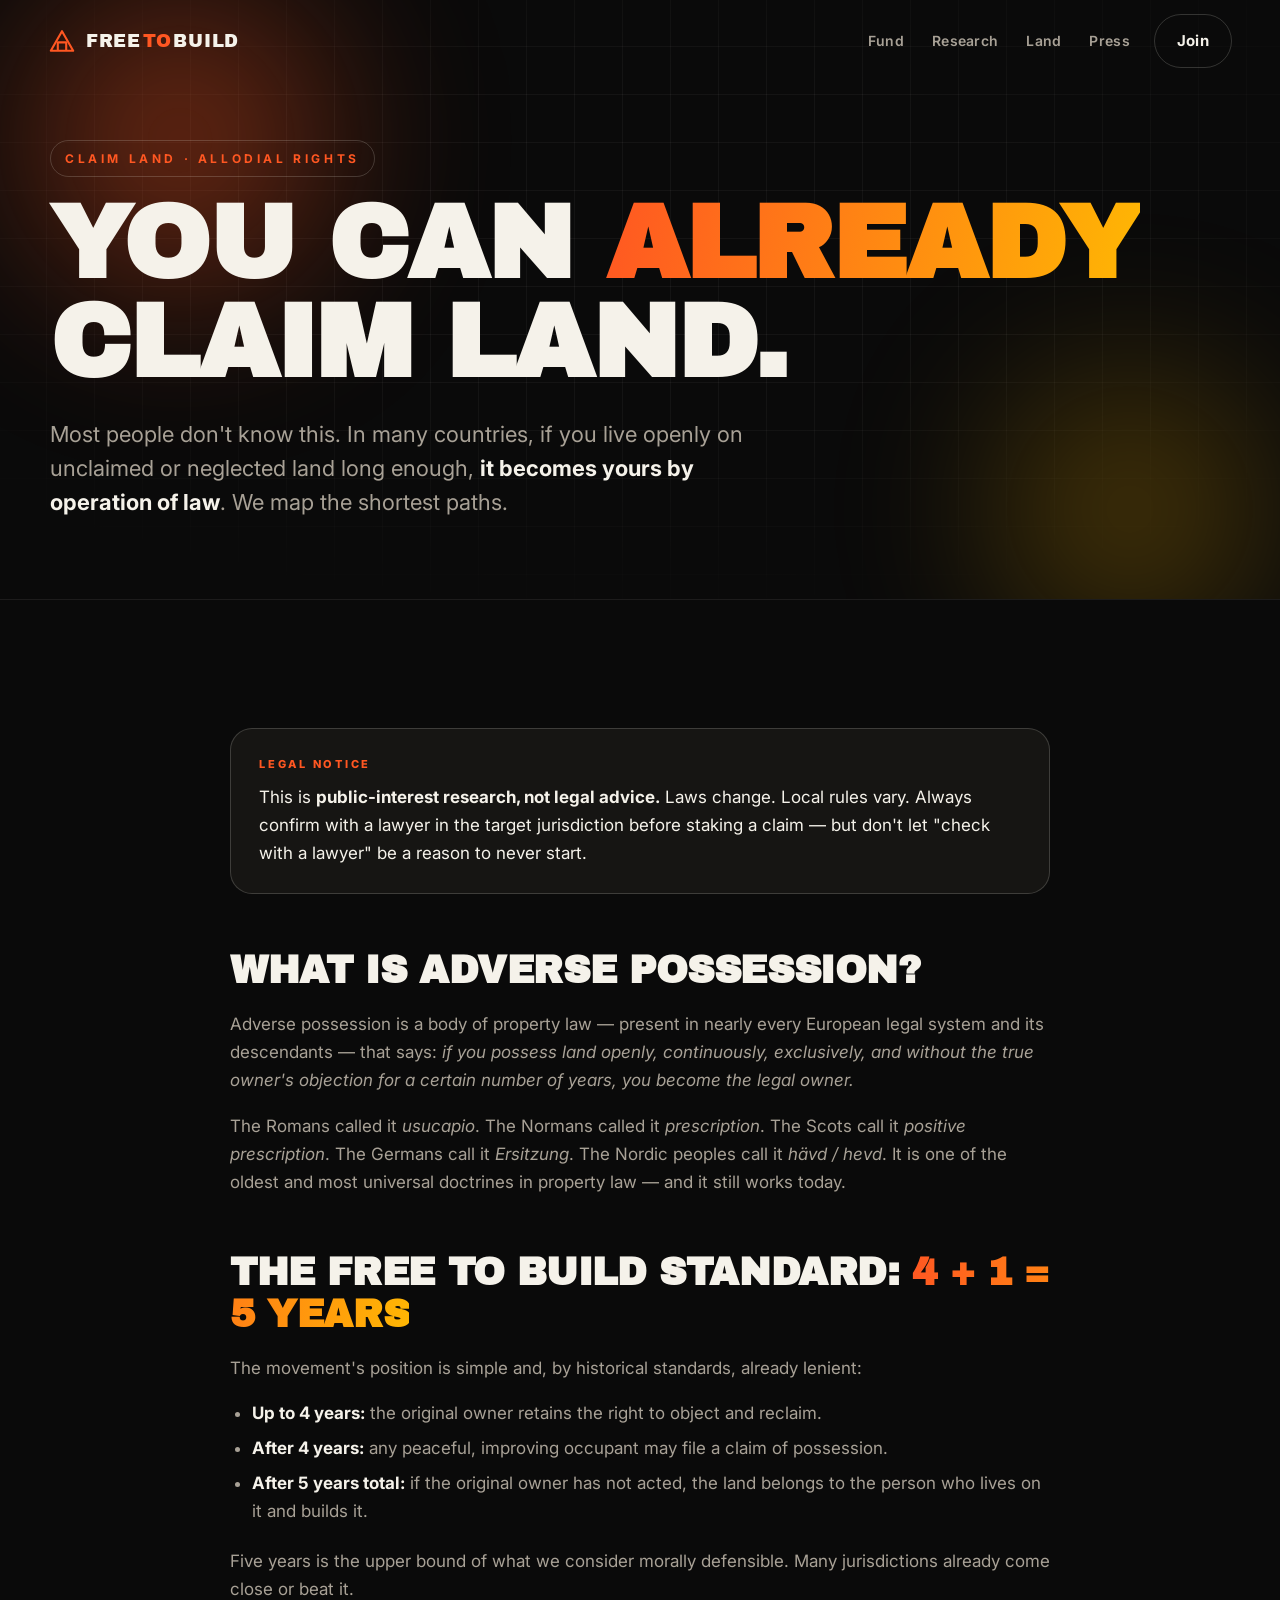
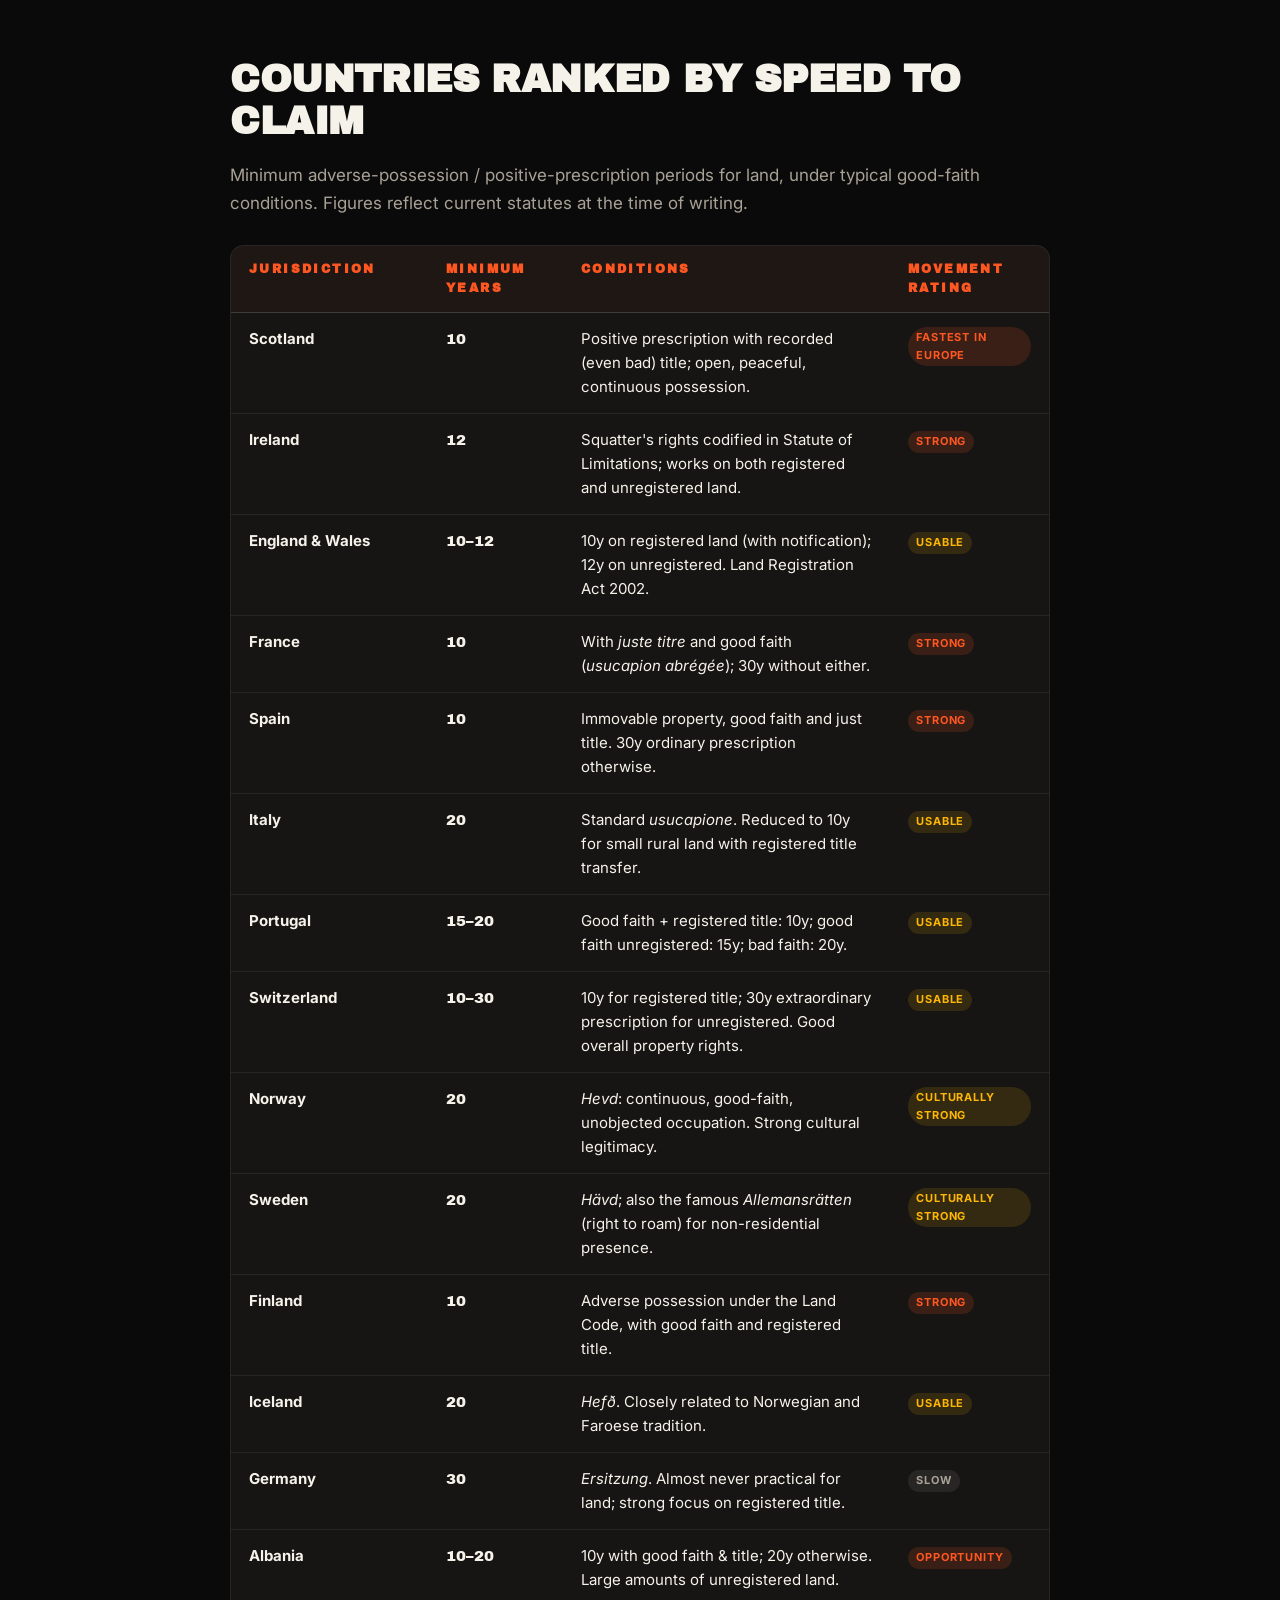
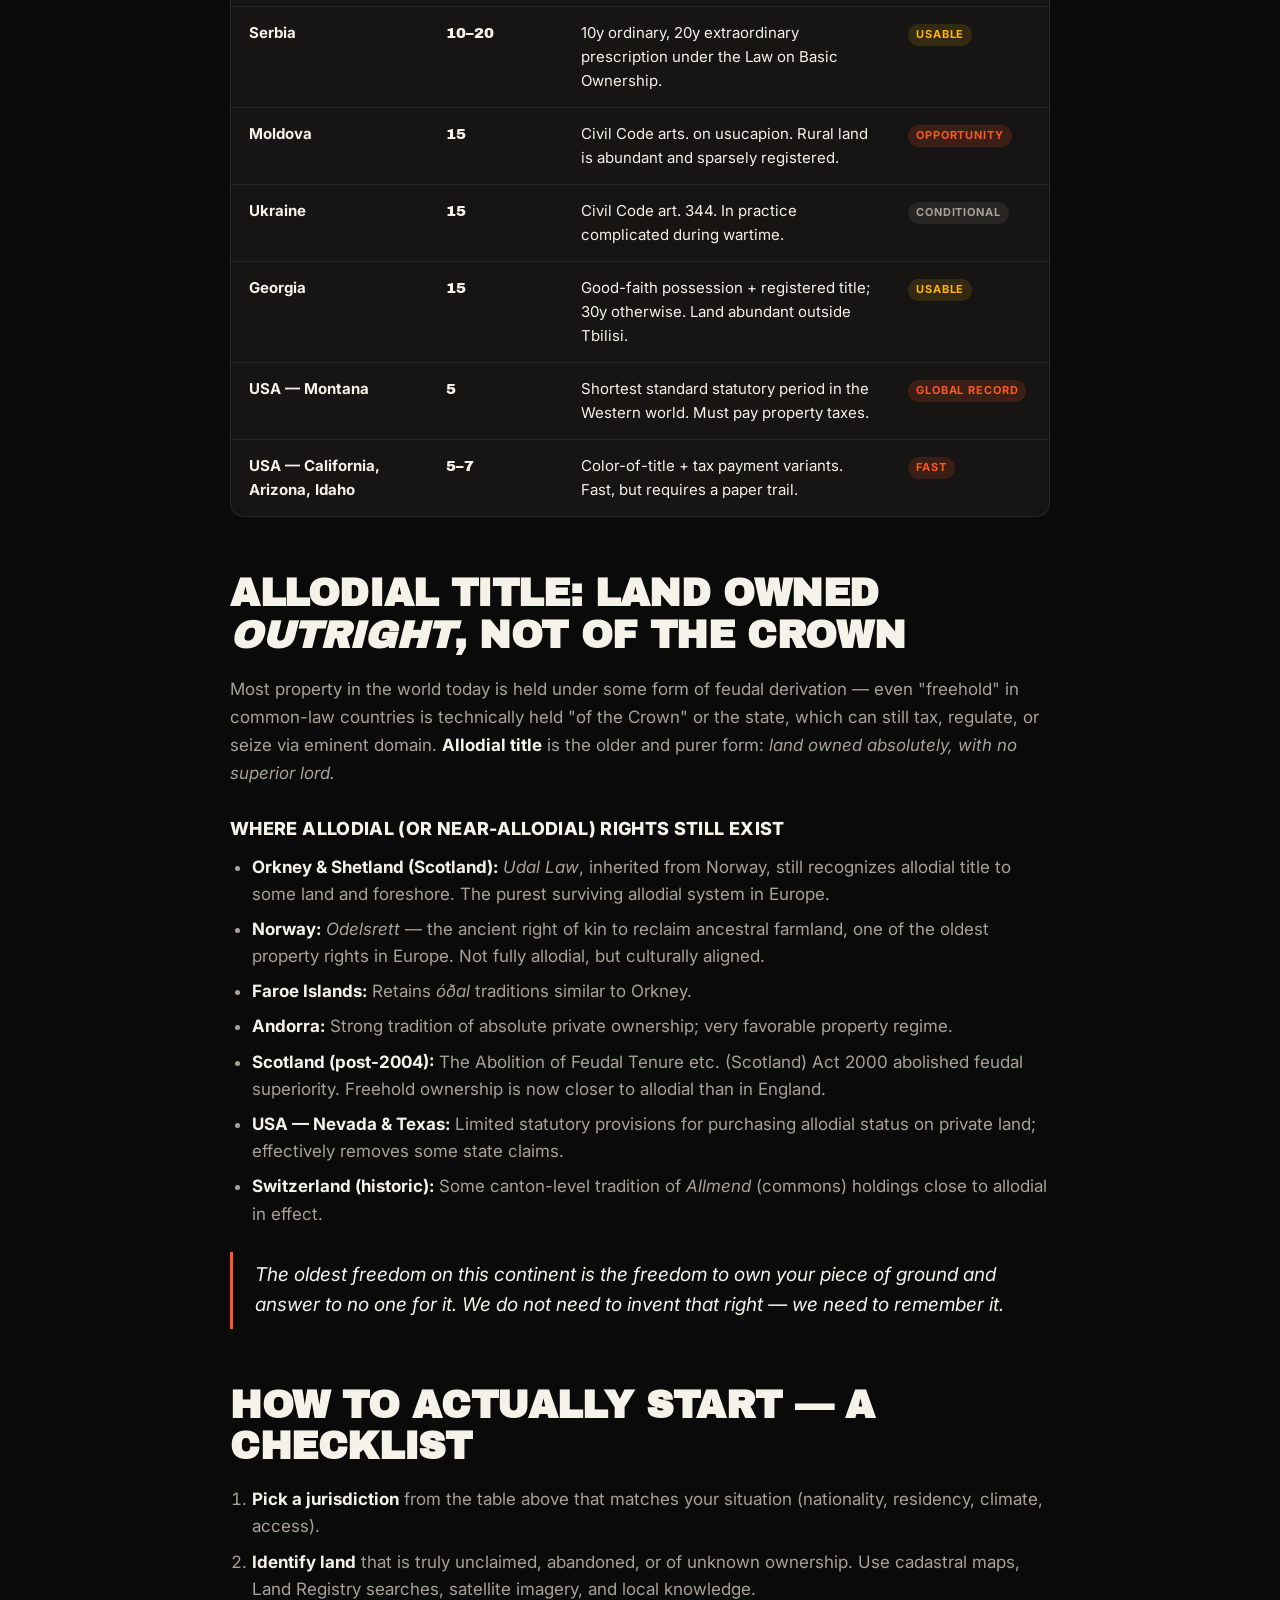
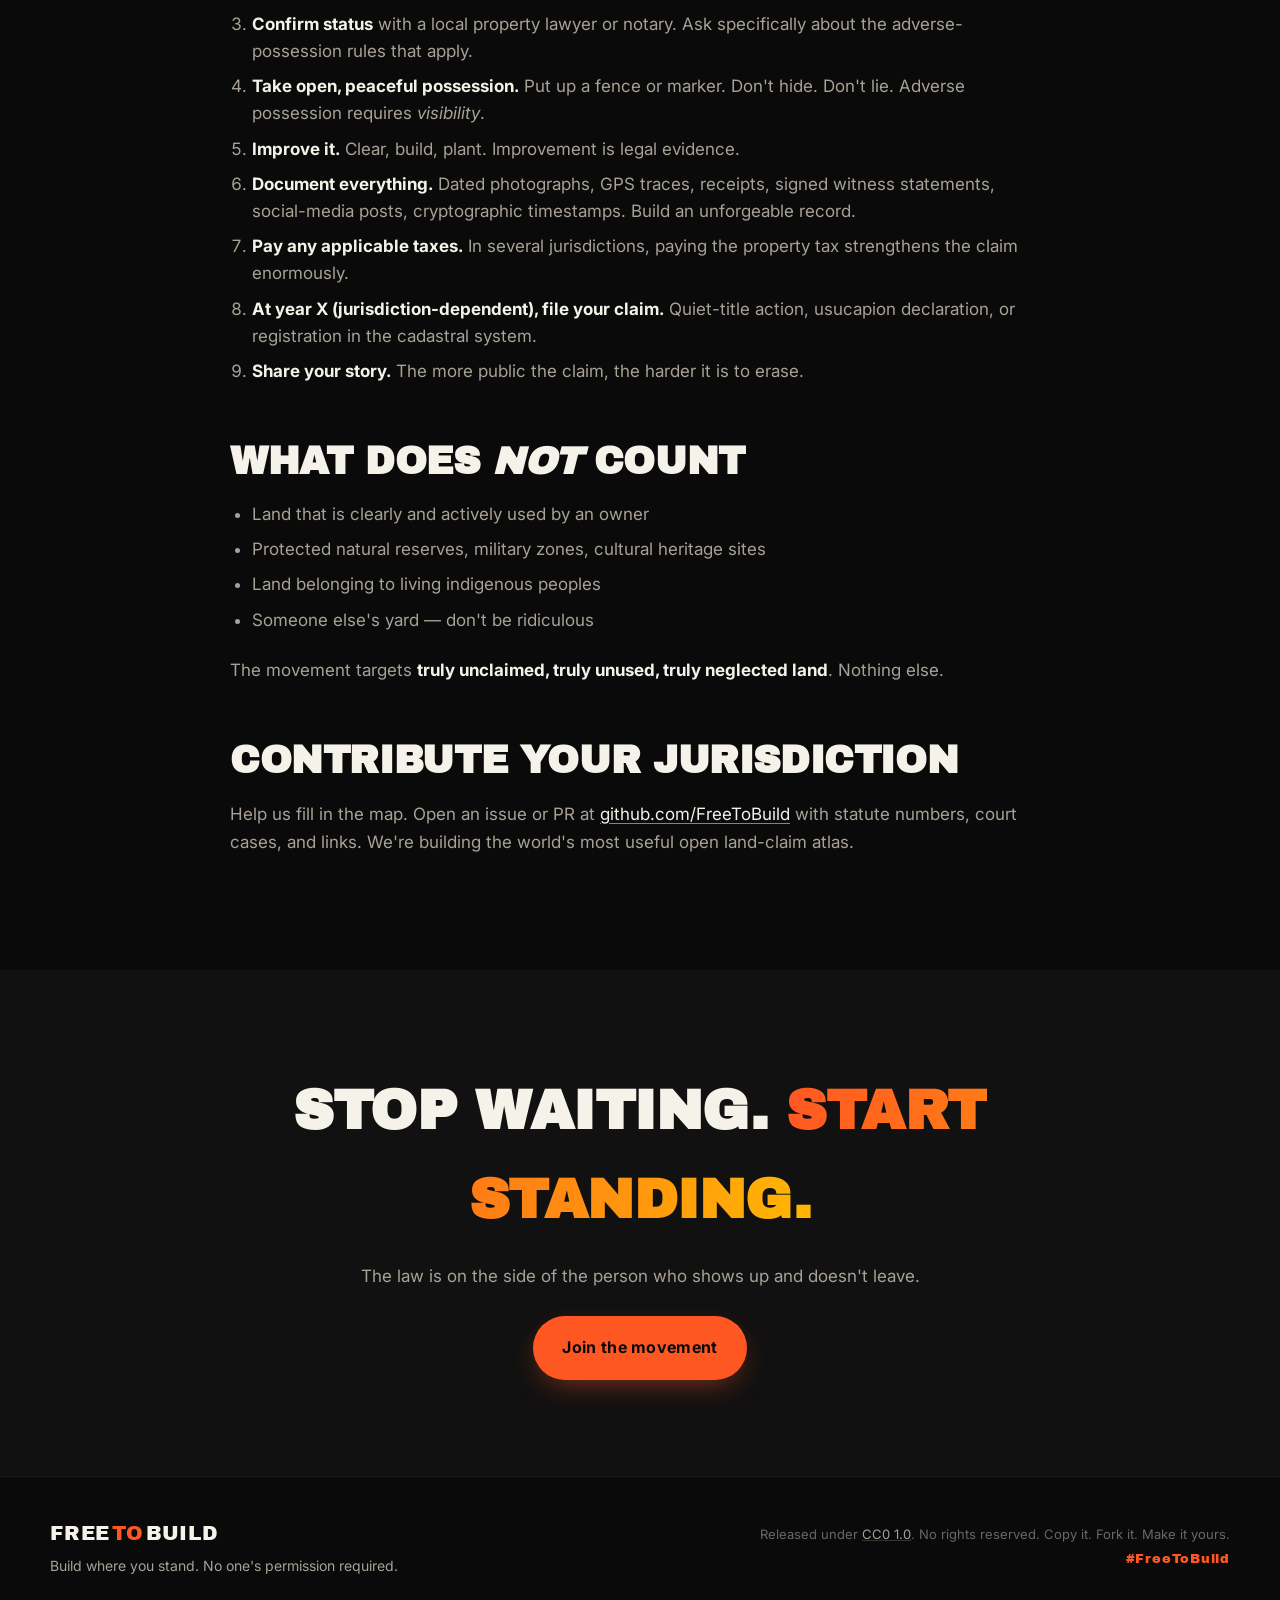
==== claim.html @ e6aec621 "Add claim.html page detailing adverse possession and allodial rights" ====
<!DOCTYPE html>
<html lang="en">
<head>
<meta charset="UTF-8" />
<meta name="viewport" content="width=device-width, initial-scale=1.0, viewport-fit=cover" />
<meta name="theme-color" content="#0a0a0a" />
<title>Claim Land Today — Free to Build</title>
<meta name="description" content="How to legally claim land today: adverse possession, allodial rights, and homesteading — ranked by country and speed." />
<meta property="og:title" content="Claim Land Today — Free to Build" />
<meta property="og:description" content="Adverse possession and allodial rights: where, how, and how fast you can legally claim land — today." />
<meta property="og:type" content="website" />
<meta property="og:url" content="https://freetobuild.github.io/land.html" />
<meta property="og:image" content="https://freetobuild.github.io/og.svg" />
<meta name="twitter:card" content="summary_large_image" />
<link rel="icon" type="image/svg+xml" href="favicon.svg" />
<link rel="preconnect" href="https://fonts.googleapis.com" />
<link rel="preconnect" href="https://fonts.gstatic.com" crossorigin />
<link href="https://fonts.googleapis.com/css2?family=Archivo+Black&family=Inter:wght@400;500;600;700;900&display=swap" rel="stylesheet" />
<link rel="stylesheet" href="styles.css" />
</head>
<body class="subpage">

<header class="nav" id="nav">
  <a href="index.html" class="brand" aria-label="Free to Build home">
    <span class="brand-mark" aria-hidden="true">
      <svg viewBox="0 0 40 40" width="28" height="28"><path d="M4 34 L20 6 L36 34 Z" fill="none" stroke="currentColor" stroke-width="3" stroke-linejoin="round"/><path d="M14 34 V22 H26 V34" fill="none" stroke="currentColor" stroke-width="3" stroke-linejoin="round"/></svg>
    </span>
    <span class="brand-text">FREE<span class="brand-to">TO</span>BUILD</span>
  </a>
  <nav class="nav-links" aria-label="Primary">
    <a href="fund.html">Fund</a>
    <a href="research.html">Research</a>
    <a href="land.html">Land</a>
    <a href="press.html">Press</a>
  </nav>
  <a class="btn btn-ghost nav-cta" href="index.html#act">Join</a>
</header>

<main id="top">

  <section class="page-hero">
    <div class="hero-bg" aria-hidden="true">
      <div class="grid-overlay"></div>
      <div class="glow glow-a"></div>
      <div class="glow glow-b"></div>
    </div>
    <div class="page-hero-inner">
      <span class="page-eyebrow">Claim Land · Allodial Rights</span>
      <h1 class="page-title">You can <span class="accent">already</span> claim land.</h1>
      <p class="page-sub">
        Most people don't know this. In many countries, if you live openly on unclaimed or neglected land long enough, <strong>it becomes yours by operation of law</strong>. We map the shortest paths.
      </p>
    </div>
  </section>

  <section class="section">
    <div class="prose">

      <div class="callout">
        <p class="kicker">Legal notice</p>
        <p>This is <strong>public-interest research, not legal advice.</strong> Laws change. Local rules vary. Always confirm with a lawyer in the target jurisdiction before staking a claim — but don't let "check with a lawyer" be a reason to never start.</p>
      </div>

      <h3>What is adverse possession?</h3>
      <p>Adverse possession is a body of property law — present in nearly every European legal system and its descendants — that says: <em>if you possess land openly, continuously, exclusively, and without the true owner's objection for a certain number of years, you become the legal owner.</em></p>
      <p>The Romans called it <em>usucapio</em>. The Normans called it <em>prescription</em>. The Scots call it <em>positive prescription</em>. The Germans call it <em>Ersitzung</em>. The Nordic peoples call it <em>hävd / hevd</em>. It is one of the oldest and most universal doctrines in property law — and it still works today.</p>

      <h3>The Free to Build standard: <span class="accent">4 + 1 = 5 years</span></h3>
      <p>The movement's position is simple and, by historical standards, already lenient:</p>
      <ul>
        <li><strong>Up to 4 years:</strong> the original owner retains the right to object and reclaim.</li>
        <li><strong>After 4 years:</strong> any peaceful, improving occupant may file a claim of possession.</li>
        <li><strong>After 5 years total:</strong> if the original owner has not acted, the land belongs to the person who lives on it and builds it.</li>
      </ul>
      <p>Five years is the upper bound of what we consider morally defensible. Many jurisdictions already come close or beat it.</p>

      <h3>Countries ranked by speed to claim</h3>
      <p>Minimum adverse-possession / positive-prescription periods for land, under typical good-faith conditions. Figures reflect current statutes at the time of writing.</p>

      <div class="data-table-wrap">
        <table class="data-table">
          <thead>
            <tr>
              <th>Jurisdiction</th>
              <th>Minimum years</th>
              <th>Conditions</th>
              <th>Movement rating</th>
            </tr>
          </thead>
          <tbody>
            <tr>
              <td><strong>Scotland</strong></td>
              <td class="num">10</td>
              <td>Positive prescription with recorded (even bad) title; open, peaceful, continuous possession.</td>
              <td><span class="tag hot">Fastest in Europe</span></td>
            </tr>
            <tr>
              <td><strong>Ireland</strong></td>
              <td class="num">12</td>
              <td>Squatter's rights codified in Statute of Limitations; works on both registered and unregistered land.</td>
              <td><span class="tag hot">Strong</span></td>
            </tr>
            <tr>
              <td><strong>England &amp; Wales</strong></td>
              <td class="num">10&ndash;12</td>
              <td>10y on registered land (with notification); 12y on unregistered. Land Registration Act 2002.</td>
              <td><span class="tag warm">Usable</span></td>
            </tr>
            <tr>
              <td><strong>France</strong></td>
              <td class="num">10</td>
              <td>With <em>juste titre</em> and good faith (<em>usucapion abrégée</em>); 30y without either.</td>
              <td><span class="tag hot">Strong</span></td>
            </tr>
            <tr>
              <td><strong>Spain</strong></td>
              <td class="num">10</td>
              <td>Immovable property, good faith and just title. 30y ordinary prescription otherwise.</td>
              <td><span class="tag hot">Strong</span></td>
            </tr>
            <tr>
              <td><strong>Italy</strong></td>
              <td class="num">20</td>
              <td>Standard <em>usucapione</em>. Reduced to 10y for small rural land with registered title transfer.</td>
              <td><span class="tag warm">Usable</span></td>
            </tr>
            <tr>
              <td><strong>Portugal</strong></td>
              <td class="num">15&ndash;20</td>
              <td>Good faith + registered title: 10y; good faith unregistered: 15y; bad faith: 20y.</td>
              <td><span class="tag warm">Usable</span></td>
            </tr>
            <tr>
              <td><strong>Switzerland</strong></td>
              <td class="num">10&ndash;30</td>
              <td>10y for registered title; 30y extraordinary prescription for unregistered. Good overall property rights.</td>
              <td><span class="tag warm">Usable</span></td>
            </tr>
            <tr>
              <td><strong>Norway</strong></td>
              <td class="num">20</td>
              <td><em>Hevd</em>: continuous, good-faith, unobjected occupation. Strong cultural legitimacy.</td>
              <td><span class="tag warm">Culturally strong</span></td>
            </tr>
            <tr>
              <td><strong>Sweden</strong></td>
              <td class="num">20</td>
              <td><em>Hävd</em>; also the famous <em>Allemansrätten</em> (right to roam) for non-residential presence.</td>
              <td><span class="tag warm">Culturally strong</span></td>
            </tr>
            <tr>
              <td><strong>Finland</strong></td>
              <td class="num">10</td>
              <td>Adverse possession under the Land Code, with good faith and registered title.</td>
              <td><span class="tag hot">Strong</span></td>
            </tr>
            <tr>
              <td><strong>Iceland</strong></td>
              <td class="num">20</td>
              <td><em>Hefð</em>. Closely related to Norwegian and Faroese tradition.</td>
              <td><span class="tag warm">Usable</span></td>
            </tr>
            <tr>
              <td><strong>Germany</strong></td>
              <td class="num">30</td>
              <td><em>Ersitzung</em>. Almost never practical for land; strong focus on registered title.</td>
              <td><span class="tag cool">Slow</span></td>
            </tr>
            <tr>
              <td><strong>Albania</strong></td>
              <td class="num">10&ndash;20</td>
              <td>10y with good faith &amp; title; 20y otherwise. Large amounts of unregistered land.</td>
              <td><span class="tag hot">Opportunity</span></td>
            </tr>
            <tr>
              <td><strong>Serbia</strong></td>
              <td class="num">10&ndash;20</td>
              <td>10y ordinary, 20y extraordinary prescription under the Law on Basic Ownership.</td>
              <td><span class="tag warm">Usable</span></td>
            </tr>
            <tr>
              <td><strong>Moldova</strong></td>
              <td class="num">15</td>
              <td>Civil Code arts. on usucapion. Rural land is abundant and sparsely registered.</td>
              <td><span class="tag hot">Opportunity</span></td>
            </tr>
            <tr>
              <td><strong>Ukraine</strong></td>
              <td class="num">15</td>
              <td>Civil Code art. 344. In practice complicated during wartime.</td>
              <td><span class="tag cool">Conditional</span></td>
            </tr>
            <tr>
              <td><strong>Georgia</strong></td>
              <td class="num">15</td>
              <td>Good-faith possession + registered title; 30y otherwise. Land abundant outside Tbilisi.</td>
              <td><span class="tag warm">Usable</span></td>
            </tr>
            <tr>
              <td><strong>USA — Montana</strong></td>
              <td class="num">5</td>
              <td>Shortest standard statutory period in the Western world. Must pay property taxes.</td>
              <td><span class="tag hot">Global record</span></td>
            </tr>
            <tr>
              <td><strong>USA — California, Arizona, Idaho</strong></td>
              <td class="num">5&ndash;7</td>
              <td>Color-of-title + tax payment variants. Fast, but requires a paper trail.</td>
              <td><span class="tag hot">Fast</span></td>
            </tr>
          </tbody>
        </table>
      </div>

      <h3>Allodial title: land owned <em>outright</em>, not of the Crown</h3>
      <p>Most property in the world today is held under some form of feudal derivation — even "freehold" in common-law countries is technically held "of the Crown" or the state, which can still tax, regulate, or seize via eminent domain. <strong>Allodial title</strong> is the older and purer form: <em>land owned absolutely, with no superior lord.</em></p>

      <h4>Where allodial (or near-allodial) rights still exist</h4>
      <ul>
        <li><strong>Orkney &amp; Shetland (Scotland):</strong> <em>Udal Law</em>, inherited from Norway, still recognizes allodial title to some land and foreshore. The purest surviving allodial system in Europe.</li>
        <li><strong>Norway:</strong> <em>Odelsrett</em> — the ancient right of kin to reclaim ancestral farmland, one of the oldest property rights in Europe. Not fully allodial, but culturally aligned.</li>
        <li><strong>Faroe Islands:</strong> Retains <em>óðal</em> traditions similar to Orkney.</li>
        <li><strong>Andorra:</strong> Strong tradition of absolute private ownership; very favorable property regime.</li>
        <li><strong>Scotland (post-2004):</strong> The Abolition of Feudal Tenure etc. (Scotland) Act 2000 abolished feudal superiority. Freehold ownership is now closer to allodial than in England.</li>
        <li><strong>USA — Nevada &amp; Texas:</strong> Limited statutory provisions for purchasing allodial status on private land; effectively removes some state claims.</li>
        <li><strong>Switzerland (historic):</strong> Some canton-level tradition of <em>Allmend</em> (commons) holdings close to allodial in effect.</li>
      </ul>

      <blockquote>The oldest freedom on this continent is the freedom to own your piece of ground and answer to no one for it. We do not need to invent that right — we need to remember it.</blockquote>

      <h3>How to actually start — a checklist</h3>
      <ol>
        <li><strong>Pick a jurisdiction</strong> from the table above that matches your situation (nationality, residency, climate, access).</li>
        <li><strong>Identify land</strong> that is truly unclaimed, abandoned, or of unknown ownership. Use cadastral maps, Land Registry searches, satellite imagery, and local knowledge.</li>
        <li><strong>Confirm status</strong> with a local property lawyer or notary. Ask specifically about the adverse-possession rules that apply.</li>
        <li><strong>Take open, peaceful possession.</strong> Put up a fence or marker. Don't hide. Don't lie. Adverse possession requires <em>visibility</em>.</li>
        <li><strong>Improve it.</strong> Clear, build, plant. Improvement is legal evidence.</li>
        <li><strong>Document everything.</strong> Dated photographs, GPS traces, receipts, signed witness statements, social-media posts, cryptographic timestamps. Build an unforgeable record.</li>
        <li><strong>Pay any applicable taxes.</strong> In several jurisdictions, paying the property tax strengthens the claim enormously.</li>
        <li><strong>At year X (jurisdiction-dependent), file your claim.</strong> Quiet-title action, usucapion declaration, or registration in the cadastral system.</li>
        <li><strong>Share your story.</strong> The more public the claim, the harder it is to erase.</li>
      </ol>

      <h3>What does <em>not</em> count</h3>
      <ul>
        <li>Land that is clearly and actively used by an owner</li>
        <li>Protected natural reserves, military zones, cultural heritage sites</li>
        <li>Land belonging to living indigenous peoples</li>
        <li>Someone else's yard — don't be ridiculous</li>
      </ul>
      <p>The movement targets <strong>truly unclaimed, truly unused, truly neglected land</strong>. Nothing else.</p>

      <h3>Contribute your jurisdiction</h3>
      <p>Help us fill in the map. Open an issue or PR at <a href="https://github.com/FreeToBuild" target="_blank" rel="noopener">github.com/FreeToBuild</a> with statute numbers, court cases, and links. We're building the world's most useful open land-claim atlas.</p>

    </div>
  </section>

  <section class="section-cta section-dark">
    <div class="container narrow">
      <h2>Stop waiting. <span class="accent">Start standing.</span></h2>
      <p>The law is on the side of the person who shows up and doesn't leave.</p>
      <a class="btn btn-primary btn-lg" href="index.html#act">Join the movement</a>
    </div>
  </section>

</main>

<footer class="footer">
  <div class="container footer-inner">
    <div class="footer-brand">
      <span class="brand-text">FREE<span class="brand-to">TO</span>BUILD</span>
      <p>Build where you stand. No one's permission required.</p>
    </div>
    <div class="footer-meta">
      <p>Released under <a href="https://creativecommons.org/publicdomain/zero/1.0/" target="_blank" rel="noopener">CC0 1.0</a>. No rights reserved. Copy it. Fork it. Make it yours.</p>
      <p class="hash">#FreeToBuild</p>
    </div>
  </div>
</footer>

<script src="script.js" defer></script>
</body>
</html>
---- styles.css ----
/* =========================================================
   FREE TO BUILD — Stylesheet
   Dark, bold, emotional. Mobile-first.
   ========================================================= */

:root {
  --bg: #0a0a0a;
  --bg-2: #111111;
  --bg-3: #161513;
  --fg: #f5f2ea;
  --fg-dim: #a8a196;
  --muted: #6b6760;
  --line: rgba(245, 242, 234, 0.08);
  --line-strong: rgba(245, 242, 234, 0.18);

  --accent: #ff5722;       /* ember orange */
  --accent-2: #ffb703;     /* torch yellow */
  --accent-3: #ff3b2f;     /* signal red   */

  --radius: 14px;
  --radius-lg: 22px;

  --max: 1180px;
  --pad: clamp(20px, 5vw, 48px);

  --font-display: 'Archivo Black', 'Impact', 'Arial Black', system-ui, sans-serif;
  --font-body: 'Inter', system-ui, -apple-system, 'Segoe UI', Roboto, sans-serif;

  --ease: cubic-bezier(0.2, 0.8, 0.2, 1);
}

* { box-sizing: border-box; }
html { scroll-behavior: smooth; -webkit-text-size-adjust: 100%; }
body {
  margin: 0;
  background: var(--bg);
  color: var(--fg);
  font-family: var(--font-body);
  font-size: 17px;
  line-height: 1.6;
  -webkit-font-smoothing: antialiased;
  -moz-osx-font-smoothing: grayscale;
  overflow-x: hidden;
}

img, svg { max-width: 100%; display: block; }
a { color: inherit; text-decoration: none; }
button { font: inherit; }

::selection { background: var(--accent); color: #000; }

/* ============ NAV ============ */
.nav {
  position: fixed;
  top: 0; left: 0; right: 0;
  z-index: 50;
  display: flex;
  align-items: center;
  gap: 24px;
  padding: 14px var(--pad);
  background: rgba(10, 10, 10, 0);
  border-bottom: 1px solid transparent;
  transition: background .3s var(--ease), border-color .3s var(--ease), backdrop-filter .3s var(--ease);
}
.nav.scrolled {
  background: rgba(10, 10, 10, 0.78);
  -webkit-backdrop-filter: saturate(140%) blur(14px);
  backdrop-filter: saturate(140%) blur(14px);
  border-bottom-color: var(--line);
}

.brand {
  display: inline-flex;
  align-items: center;
  gap: 10px;
  color: var(--fg);
  font-family: var(--font-display);
  letter-spacing: 0.02em;
}
.brand-mark { color: var(--accent); display: inline-flex; }
.brand-text { font-size: 18px; letter-spacing: 0.04em; }
.brand-to { color: var(--accent); margin: 0 2px; }

.nav-links {
  margin-left: auto;
  display: none;
  gap: 28px;
}
.nav-links a {
  color: var(--fg-dim);
  font-weight: 600;
  font-size: 14px;
  letter-spacing: 0.02em;
  transition: color .2s var(--ease);
}
.nav-links a:hover { color: var(--fg); }

.nav-cta { margin-left: auto; }

@media (min-width: 780px) {
  .nav-links { display: inline-flex; }
  .nav-cta { margin-left: 0; }
}

/* ============ BUTTONS ============ */
.btn {
  display: inline-flex;
  align-items: center;
  justify-content: center;
  gap: 10px;
  padding: 14px 22px;
  border-radius: 999px;
  font-weight: 700;
  font-size: 15px;
  letter-spacing: 0.02em;
  border: 1px solid transparent;
  cursor: pointer;
  transition: transform .2s var(--ease), background .2s var(--ease),
              color .2s var(--ease), box-shadow .2s var(--ease), border-color .2s var(--ease);
  white-space: nowrap;
}
.btn-primary {
  background: var(--accent);
  color: #0a0a0a;
  box-shadow: 0 10px 30px -10px rgba(255, 87, 34, 0.55);
}
.btn-primary:hover { transform: translateY(-2px); box-shadow: 0 16px 40px -12px rgba(255, 87, 34, 0.7); }
.btn-ghost {
  background: transparent;
  color: var(--fg);
  border-color: var(--line-strong);
}
.btn-ghost:hover { border-color: var(--fg); background: rgba(245, 242, 234, 0.04); }
.btn-lg { padding: 18px 28px; font-size: 16px; }

/* ============ HERO ============ */
.hero {
  position: relative;
  min-height: 100svh;
  min-height: 100vh;
  display: grid;
  place-items: center;
  padding: calc(env(safe-area-inset-top) + 80px) var(--pad) 80px;
  overflow: hidden;
  isolation: isolate;
}

.hero-bg { position: absolute; inset: 0; z-index: -1; overflow: hidden; }

.grid-overlay {
  position: absolute; inset: -2px;
  background-image:
    linear-gradient(var(--line) 1px, transparent 1px),
    linear-gradient(90deg, var(--line) 1px, transparent 1px);
  background-size: 48px 48px;
  mask-image: radial-gradient(ellipse 80% 70% at 50% 40%, #000 40%, transparent 90%);
  -webkit-mask-image: radial-gradient(ellipse 80% 70% at 50% 40%, #000 40%, transparent 90%);
  opacity: 0.6;
}

.glow {
  position: absolute;
  border-radius: 50%;
  filter: blur(80px);
  opacity: 0.55;
  pointer-events: none;
  will-change: transform;
}
.glow-a {
  width: 520px; height: 520px;
  background: radial-gradient(circle, var(--accent) 0%, transparent 60%);
  top: -120px; left: -80px;
  animation: drift 22s ease-in-out infinite alternate;
}
.glow-b {
  width: 460px; height: 460px;
  background: radial-gradient(circle, var(--accent-2) 0%, transparent 60%);
  bottom: -140px; right: -80px;
  opacity: 0.35;
  animation: drift 28s ease-in-out infinite alternate-reverse;
}
@keyframes drift {
  0%   { transform: translate(0, 0) scale(1); }
  100% { transform: translate(60px, 40px) scale(1.1); }
}

.hero-inner {
  max-width: 1000px;
  width: 100%;
  text-align: left;
}

.eyebrow {
  display: inline-flex;
  align-items: center;
  gap: 10px;
  font-size: 13px;
  letter-spacing: 0.18em;
  text-transform: uppercase;
  color: var(--fg-dim);
  margin: 0 0 28px;
  padding: 8px 14px;
  border: 1px solid var(--line-strong);
  border-radius: 999px;
  background: rgba(255, 255, 255, 0.02);
}
.pulse {
  width: 8px; height: 8px; border-radius: 50%;
  background: var(--accent);
  box-shadow: 0 0 0 0 rgba(255, 87, 34, 0.6);
  animation: pulse 1.8s ease-out infinite;
}
@keyframes pulse {
  0% { box-shadow: 0 0 0 0 rgba(255, 87, 34, 0.6); }
  100% { box-shadow: 0 0 0 18px rgba(255, 87, 34, 0); }
}

.hero-title {
  font-family: var(--font-display);
  font-weight: 900;
  font-size: clamp(54px, 13vw, 180px);
  line-height: 0.88;
  letter-spacing: -0.02em;
  margin: 0 0 28px;
  text-transform: uppercase;
}
.hero-title .line {
  display: block;
  transform: translateY(20px);
  opacity: 0;
  animation: riseIn .9s var(--ease) forwards;
}
.hero-title .line:nth-child(2) { animation-delay: .15s; }
.hero-title em {
  font-style: normal;
  background: linear-gradient(100deg, var(--accent) 0%, var(--accent-2) 100%);
  -webkit-background-clip: text;
  background-clip: text;
  color: transparent;
  position: relative;
}
@keyframes riseIn {
  to { transform: translateY(0); opacity: 1; }
}

.hero-sub {
  max-width: 640px;
  color: var(--fg-dim);
  font-size: clamp(16px, 2vw, 20px);
  line-height: 1.55;
  margin: 0 0 36px;
}
.hero-sub strong { color: var(--fg); font-weight: 700; }

.hero-cta {
  display: flex;
  flex-wrap: wrap;
  gap: 14px;
  margin-bottom: 44px;
}

.hero-tags {
  display: flex;
  flex-wrap: wrap;
  gap: 12px;
  color: var(--muted);
  font-size: 13px;
  letter-spacing: 0.12em;
  text-transform: uppercase;
  font-weight: 600;
}
.hero-tags span:first-child { color: var(--accent); }

.scroll-cue {
  position: absolute;
  bottom: 28px; left: 50%;
  transform: translateX(-50%);
  width: 24px; height: 40px;
  border: 2px solid var(--line-strong);
  border-radius: 14px;
  display: none;
}
.scroll-cue span {
  display: block;
  width: 3px; height: 8px;
  background: var(--fg);
  border-radius: 2px;
  margin: 6px auto;
  animation: drop 1.8s var(--ease) infinite;
}
@keyframes drop { 0%,100% { transform: translateY(0); opacity: .4; } 50% { transform: translateY(12px); opacity: 1; } }
@media (min-height: 720px) and (min-width: 780px) { .scroll-cue { display: block; } }

/* ============ MARQUEE ============ */
.marquee {
  overflow: hidden;
  border-top: 1px solid var(--line);
  border-bottom: 1px solid var(--line);
  background: var(--bg-2);
  padding: 22px 0;
}
.marquee-track {
  display: inline-flex;
  gap: 36px;
  white-space: nowrap;
  font-family: var(--font-display);
  font-size: clamp(22px, 3.5vw, 36px);
  letter-spacing: 0.04em;
  color: var(--fg);
  animation: slide 38s linear infinite;
  padding-left: 36px;
}
.marquee-track span:nth-child(even) { color: var(--accent); }
@keyframes slide { to { transform: translateX(-50%); } }

/* ============ SECTIONS ============ */
.section {
  padding: clamp(72px, 10vw, 140px) var(--pad);
  position: relative;
}
.section-dark { background: var(--bg-2); }
.container { max-width: var(--max); margin: 0 auto; width: 100%; }
.container.narrow { max-width: 820px; }
.container.center { text-align: center; }

.section-tag {
  font-size: 12px;
  letter-spacing: 0.3em;
  text-transform: uppercase;
  color: var(--accent);
  font-weight: 700;
  margin: 0 0 18px;
}

.section-title {
  font-family: var(--font-display);
  font-size: clamp(34px, 6vw, 72px);
  line-height: 1.02;
  letter-spacing: -0.015em;
  margin: 0 0 40px;
  text-transform: uppercase;
}
.accent {
  background: linear-gradient(100deg, var(--accent) 0%, var(--accent-2) 100%);
  -webkit-background-clip: text;
  background-clip: text;
  color: transparent;
}

.lead {
  font-size: clamp(17px, 2vw, 22px);
  line-height: 1.55;
  color: var(--fg-dim);
  margin: 0 0 36px;
  max-width: 720px;
}

.stripe-list {
  list-style: none;
  padding: 0;
  margin: 0;
  border-top: 1px solid var(--line);
}
.stripe-list li {
  padding: 22px 0;
  border-bottom: 1px solid var(--line);
  font-size: clamp(18px, 2.2vw, 24px);
  font-weight: 500;
  color: var(--fg);
  position: relative;
  padding-left: 36px;
  transition: color .3s var(--ease), padding-left .3s var(--ease);
}
.stripe-list li::before {
  content: '✕';
  position: absolute;
  left: 0; top: 50%;
  transform: translateY(-50%);
  color: var(--accent);
  font-weight: 900;
  font-size: 18px;
}
.stripe-list li:hover { padding-left: 44px; color: var(--fg); }

/* ============ CARDS ============ */
.cards {
  display: grid;
  grid-template-columns: 1fr;
  gap: 20px;
}
@media (min-width: 640px)  { .cards { grid-template-columns: repeat(2, 1fr); } }
@media (min-width: 1000px) { .cards { grid-template-columns: repeat(4, 1fr); } }

.card {
  position: relative;
  padding: 32px 26px;
  border: 1px solid var(--line);
  border-radius: var(--radius-lg);
  background: var(--bg-3);
  overflow: hidden;
  transition: border-color .3s var(--ease), transform .3s var(--ease);
}
.card::before {
  content: '';
  position: absolute;
  inset: 0;
  background: radial-gradient(420px circle at var(--mx, -100px) var(--my, -100px), rgba(255, 87, 34, 0.14), transparent 40%);
  opacity: 0;
  transition: opacity .3s var(--ease);
  pointer-events: none;
}
.card:hover { border-color: var(--line-strong); transform: translateY(-4px); }
.card:hover::before { opacity: 1; }

.card-num {
  font-family: var(--font-display);
  font-size: 14px;
  color: var(--accent);
  margin-bottom: 16px;
  letter-spacing: 0.1em;
}
.card h3 {
  font-family: var(--font-display);
  text-transform: uppercase;
  font-size: 20px;
  letter-spacing: 0.01em;
  margin: 0 0 10px;
}
.card p { margin: 0; color: var(--fg-dim); font-size: 15px; line-height: 1.6; }

/* ============ PRINCIPLES ============ */
.principles {
  display: grid;
  grid-template-columns: 1fr;
  gap: 14px;
  border: 1px solid var(--line);
  border-radius: var(--radius-lg);
  overflow: hidden;
  background: var(--bg-3);
}
@media (min-width: 720px) { .principles { grid-template-columns: repeat(2, 1fr); gap: 0; } }
@media (min-width: 1020px) { .principles { grid-template-columns: repeat(5, 1fr); } }

.principle {
  padding: 32px 26px;
  border-bottom: 1px solid var(--line);
  transition: background .3s var(--ease);
}
@media (min-width: 720px) {
  .principle { border-right: 1px solid var(--line); }
  .principle:nth-child(2n) { border-right: none; }
}
@media (min-width: 1020px) {
  .principle { border-right: 1px solid var(--line); border-bottom: none; }
  .principle:nth-child(2n) { border-right: 1px solid var(--line); }
  .principle:last-child { border-right: none; }
}
.principle:hover { background: rgba(255, 87, 34, 0.04); }

.principle-icon {
  width: 44px; height: 44px;
  color: var(--accent);
  margin-bottom: 20px;
}
.principle h3 {
  font-family: var(--font-display);
  text-transform: uppercase;
  font-size: 17px;
  margin: 0 0 10px;
  letter-spacing: 0.01em;
}
.principle p { margin: 0; color: var(--fg-dim); font-size: 14.5px; line-height: 1.6; }

/* ============ QUOTE ============ */
.quote-section { padding-top: 40px; padding-bottom: 40px; }
.mega-quote {
  margin: 0;
  font-family: var(--font-display);
  font-size: clamp(30px, 5.5vw, 64px);
  line-height: 1.08;
  letter-spacing: -0.01em;
  text-transform: uppercase;
  position: relative;
  text-align: center;
}
.quote-mark {
  display: block;
  font-size: clamp(100px, 16vw, 200px);
  line-height: 0.6;
  color: var(--accent);
  opacity: 0.35;
  margin-bottom: 8px;
}
.hl {
  background: linear-gradient(transparent 65%, rgba(255, 87, 34, 0.3) 65%);
}
.hl-alt {
  background: linear-gradient(100deg, var(--accent) 0%, var(--accent-2) 100%);
  -webkit-background-clip: text;
  background-clip: text;
  color: transparent;
}

/* ============ STEPS ============ */
.steps {
  display: grid;
  grid-template-columns: 1fr;
  gap: 16px;
}
@media (min-width: 640px)  { .steps { grid-template-columns: repeat(2, 1fr); } }
@media (min-width: 1000px) { .steps { grid-template-columns: repeat(4, 1fr); } }

.step {
  position: relative;
  display: block;
  padding: 32px 26px;
  border: 1px solid var(--line);
  border-radius: var(--radius-lg);
  background: var(--bg);
  transition: border-color .3s var(--ease), transform .3s var(--ease), background .3s var(--ease);
  overflow: hidden;
}
.step:hover { border-color: var(--accent); transform: translateY(-4px); background: rgba(255, 87, 34, 0.04); }

.step-num {
  font-family: var(--font-display);
  font-size: 52px;
  line-height: 1;
  color: var(--accent);
  margin-bottom: 18px;
  opacity: 0.9;
}
.step h3 {
  font-family: var(--font-display);
  text-transform: uppercase;
  font-size: 19px;
  margin: 0 0 10px;
}
.step p { margin: 0; color: var(--fg-dim); font-size: 15px; }

.step-arrow {
  position: absolute;
  top: 26px; right: 26px;
  font-size: 22px;
  color: var(--fg-dim);
  transition: transform .3s var(--ease), color .3s var(--ease);
}
.step:hover .step-arrow { transform: translate(4px, -4px); color: var(--accent); }

/* ============ FINAL ============ */
.final { padding-bottom: clamp(80px, 10vw, 140px); }
.final-title {
  font-family: var(--font-display);
  font-size: clamp(44px, 10vw, 130px);
  line-height: 0.94;
  letter-spacing: -0.02em;
  text-transform: uppercase;
  margin: 0 0 28px;
}
.accent-glow {
  background: linear-gradient(100deg, var(--accent) 0%, var(--accent-2) 100%);
  -webkit-background-clip: text;
  background-clip: text;
  color: transparent;
  text-shadow: 0 0 60px rgba(255, 87, 34, 0.3);
}
.final-sub {
  max-width: 560px;
  margin: 0 auto 40px;
  color: var(--fg-dim);
  font-size: clamp(16px, 2vw, 18px);
}

.social-row {
  display: grid;
  grid-template-columns: 1fr;
  gap: 10px;
  margin: 0 auto 36px;
  max-width: 720px;
}
@media (min-width: 640px) { .social-row { grid-template-columns: repeat(2, 1fr); } }

.social {
  display: inline-flex;
  align-items: center;
  gap: 14px;
  padding: 16px 20px;
  border: 1px solid var(--line);
  border-radius: 999px;
  color: var(--fg);
  font-weight: 600;
  font-size: 14px;
  transition: border-color .3s var(--ease), background .3s var(--ease), transform .3s var(--ease);
}
.social svg { color: var(--accent); flex-shrink: 0; }
.social:hover { border-color: var(--accent); background: rgba(255, 87, 34, 0.06); transform: translateY(-2px); }

.share { margin-top: 8px; }

/* ============ FOOTER ============ */
.footer {
  padding: 40px var(--pad);
  border-top: 1px solid var(--line);
  background: var(--bg);
}
.footer-inner {
  display: flex;
  flex-direction: column;
  gap: 20px;
  justify-content: space-between;
  align-items: flex-start;
}
@media (min-width: 720px) { .footer-inner { flex-direction: row; align-items: center; } }

.footer-brand .brand-text { font-family: var(--font-display); font-size: 20px; letter-spacing: 0.04em; }
.footer-brand p { margin: 6px 0 0; color: var(--fg-dim); font-size: 14px; }

.footer-meta { font-size: 13px; color: var(--muted); text-align: left; }
@media (min-width: 720px) { .footer-meta { text-align: right; } }
.footer-meta p { margin: 4px 0; }
.footer-meta a { color: var(--fg-dim); text-decoration: underline; text-decoration-color: var(--line-strong); }
.footer-meta a:hover { color: var(--accent); text-decoration-color: var(--accent); }
.footer-meta .hash { font-family: var(--font-display); color: var(--accent); letter-spacing: 0.06em; }

/* ============ REVEAL ============ */
.reveal { opacity: 0; transform: translateY(20px); transition: opacity .7s var(--ease), transform .7s var(--ease); }
.reveal.in { opacity: 1; transform: translateY(0); }

/* ============ REDUCED MOTION ============ */
@media (prefers-reduced-motion: reduce) {
  *, *::before, *::after {
    animation-duration: 0.001ms !important;
    animation-iteration-count: 1 !important;
    transition-duration: 0.001ms !important;
    scroll-behavior: auto !important;
  }
  .hero-title .line { opacity: 1; transform: none; }
  .reveal { opacity: 1; transform: none; }
}

/* =========================================================
   SUBPAGE STYLES — fund, research, land, press
   ========================================================= */

.page-hero {
  position: relative;
  padding: calc(env(safe-area-inset-top) + 140px) var(--pad) 80px;
  overflow: hidden;
  isolation: isolate;
  border-bottom: 1px solid var(--line);
}
.page-hero .hero-bg { position: absolute; inset: 0; z-index: -1; overflow: hidden; }
.page-hero-inner { max-width: var(--max); margin: 0 auto; }
.page-eyebrow {
  display: inline-block;
  font-size: 12px;
  letter-spacing: 0.3em;
  text-transform: uppercase;
  color: var(--accent);
  font-weight: 700;
  margin: 0 0 18px;
  padding: 8px 14px;
  border: 1px solid var(--line-strong);
  border-radius: 999px;
}
.page-title {
  font-family: var(--font-display);
  font-size: clamp(44px, 9vw, 104px);
  line-height: 0.95;
  letter-spacing: -0.015em;
  margin: 0 0 24px;
  text-transform: uppercase;
}
.page-sub {
  max-width: 720px;
  color: var(--fg-dim);
  font-size: clamp(17px, 2.1vw, 22px);
  line-height: 1.55;
  margin: 0;
}
.page-sub strong { color: var(--fg); }

/* Prose blocks */
.prose {
  max-width: 820px;
  margin: 0 auto;
}
.prose h3 {
  font-family: var(--font-display);
  font-size: clamp(26px, 3.4vw, 38px);
  line-height: 1.1;
  letter-spacing: -0.01em;
  margin: 56px 0 18px;
  text-transform: uppercase;
}
.prose h3:first-child { margin-top: 0; }
.prose h4 {
  font-family: var(--font-body);
  font-weight: 800;
  font-size: 18px;
  letter-spacing: 0.02em;
  margin: 28px 0 10px;
  color: var(--fg);
  text-transform: uppercase;
}
.prose p {
  font-size: 17px;
  line-height: 1.65;
  color: var(--fg-dim);
  margin: 0 0 18px;
}
.prose p strong { color: var(--fg); font-weight: 700; }
.prose a {
  color: var(--fg);
  text-decoration: underline;
  text-decoration-color: var(--accent);
  text-underline-offset: 3px;
  transition: color .2s var(--ease);
}
.prose a:hover { color: var(--accent); }
.prose ul, .prose ol {
  color: var(--fg-dim);
  padding-left: 22px;
  margin: 0 0 22px;
}
.prose li { margin: 8px 0; line-height: 1.6; }
.prose li strong { color: var(--fg); }
.prose blockquote {
  border-left: 3px solid var(--accent);
  padding: 8px 0 8px 22px;
  margin: 24px 0;
  color: var(--fg);
  font-size: 19px;
  font-style: italic;
}

/* Table for data (adverse possession, allodial, etc.) */
.data-table-wrap {
  overflow-x: auto;
  border: 1px solid var(--line);
  border-radius: var(--radius);
  background: var(--bg-3);
  margin: 28px 0;
}
.data-table {
  width: 100%;
  border-collapse: collapse;
  font-size: 15px;
  min-width: 560px;
}
.data-table th, .data-table td {
  padding: 14px 18px;
  text-align: left;
  border-bottom: 1px solid var(--line);
  vertical-align: top;
}
.data-table thead th {
  font-family: var(--font-display);
  font-size: 12px;
  letter-spacing: 0.2em;
  text-transform: uppercase;
  color: var(--accent);
  border-bottom-color: var(--line-strong);
  background: rgba(255, 87, 34, 0.04);
}
.data-table tbody tr:last-child td { border-bottom: none; }
.data-table tbody tr:hover { background: rgba(255, 255, 255, 0.02); }
.data-table td.num {
  font-family: var(--font-display);
  color: var(--fg);
  white-space: nowrap;
}
.data-table td .tag {
  display: inline-block;
  padding: 2px 8px;
  border-radius: 999px;
  font-size: 11px;
  font-weight: 700;
  letter-spacing: 0.08em;
  text-transform: uppercase;
}
.data-table td .tag.hot { background: rgba(255, 87, 34, 0.15); color: var(--accent); }
.data-table td .tag.warm { background: rgba(255, 183, 3, 0.13); color: var(--accent-2); }
.data-table td .tag.cool { background: rgba(245, 242, 234, 0.08); color: var(--fg-dim); }

/* Donation / action grid */
.give-grid {
  display: grid;
  grid-template-columns: 1fr;
  gap: 18px;
  margin: 30px 0;
}
@media (min-width: 720px) { .give-grid { grid-template-columns: repeat(2, 1fr); } }
@media (min-width: 1040px) { .give-grid { grid-template-columns: repeat(3, 1fr); } }

.give-card {
  display: flex;
  flex-direction: column;
  padding: 26px 24px;
  border: 1px solid var(--line);
  border-radius: var(--radius-lg);
  background: var(--bg-3);
  transition: transform .25s var(--ease), border-color .25s var(--ease);
}
.give-card:hover { transform: translateY(-3px); border-color: var(--line-strong); }
.give-card .tag {
  display: inline-block;
  font-size: 11px;
  letter-spacing: 0.2em;
  text-transform: uppercase;
  color: var(--accent);
  font-weight: 700;
  margin-bottom: 10px;
}
.give-card h3 {
  font-family: var(--font-display);
  margin: 0 0 10px;
  font-size: 22px;
  text-transform: uppercase;
  letter-spacing: 0.01em;
}
.give-card p {
  color: var(--fg-dim);
  font-size: 15px;
  line-height: 1.55;
  margin: 0 0 16px;
  flex-grow: 1;
}
.give-card .give-cta {
  display: inline-flex;
  align-items: center;
  gap: 8px;
  color: var(--accent);
  font-weight: 700;
  font-size: 14px;
  letter-spacing: 0.04em;
  text-transform: uppercase;
}
.give-card .give-cta::after {
  content: '→';
  transition: transform .25s var(--ease);
}
.give-card:hover .give-cta::after { transform: translateX(4px); }

/* Press asset grid */
.asset-grid {
  display: grid;
  grid-template-columns: repeat(auto-fill, minmax(220px, 1fr));
  gap: 16px;
  margin: 26px 0;
}
.asset {
  border: 1px solid var(--line);
  border-radius: var(--radius);
  overflow: hidden;
  background: var(--bg-3);
  transition: transform .25s var(--ease), border-color .25s var(--ease);
  display: flex;
  flex-direction: column;
}
.asset:hover { transform: translateY(-3px); border-color: var(--line-strong); }
.asset-thumb {
  aspect-ratio: 1 / 1;
  background: var(--bg-2);
  display: grid;
  place-items: center;
  overflow: hidden;
}
.asset-thumb.wide { aspect-ratio: 16 / 9; }
.asset-thumb.ultra { aspect-ratio: 3 / 1; }
.asset-thumb img { width: 100%; height: 100%; object-fit: contain; padding: 16px; }
.asset-thumb.wide img, .asset-thumb.ultra img { object-fit: cover; padding: 0; }
.asset-meta {
  padding: 14px 16px;
  border-top: 1px solid var(--line);
  display: flex;
  justify-content: space-between;
  align-items: center;
  gap: 10px;
}
.asset-meta .name { font-size: 13px; font-weight: 700; color: var(--fg); }
.asset-meta .dim { font-size: 11px; color: var(--muted); letter-spacing: 0.06em; }
.asset-dl {
  display: inline-flex;
  align-items: center;
  gap: 6px;
  padding: 6px 10px;
  border-radius: 999px;
  border: 1px solid var(--line-strong);
  color: var(--fg);
  font-size: 12px;
  font-weight: 700;
  letter-spacing: 0.04em;
  text-transform: uppercase;
  transition: background .2s var(--ease), color .2s var(--ease);
}
.asset-dl:hover { background: var(--accent); color: #0a0a0a; border-color: var(--accent); }
.asset-thumb.on-dark { background: #0a0a0a; }
.prose-gap { margin-top: 36px; }

/* Big PDF banner cards */
.pdf-row {
  display: grid;
  grid-template-columns: 1fr;
  gap: 20px;
  margin: 30px 0 50px;
}
@media (min-width: 820px) { .pdf-row { grid-template-columns: repeat(2, 1fr); } }
.pdf-card {
  position: relative;
  padding: 36px 30px;
  border-radius: var(--radius-lg);
  border: 1px solid var(--line-strong);
  background: linear-gradient(140deg, rgba(255,87,34,0.10), rgba(255,183,3,0.04) 60%, transparent);
  overflow: hidden;
  display: flex;
  flex-direction: column;
  min-height: 260px;
}
.pdf-card::before {
  content: '';
  position: absolute;
  inset: -40% -40% auto auto;
  width: 340px; height: 340px;
  background: radial-gradient(circle, var(--accent) 0%, transparent 60%);
  opacity: 0.25;
  filter: blur(40px);
  pointer-events: none;
}
.pdf-card .kicker {
  font-size: 11px;
  letter-spacing: 0.25em;
  text-transform: uppercase;
  color: var(--accent);
  font-weight: 800;
  margin-bottom: 10px;
}
.pdf-card h3 {
  font-family: var(--font-display);
  font-size: clamp(24px, 3.2vw, 34px);
  line-height: 1.05;
  margin: 0 0 12px;
  text-transform: uppercase;
  letter-spacing: -0.005em;
}
.pdf-card p { color: var(--fg-dim); margin: 0 0 22px; flex-grow: 1; }
.pdf-card .btn { align-self: flex-start; }

/* TL;DR callout */
.callout {
  border: 1px solid var(--line-strong);
  border-radius: var(--radius-lg);
  padding: 26px 28px;
  background: var(--bg-3);
  margin: 32px 0;
}
.callout .kicker {
  font-size: 11px;
  letter-spacing: 0.25em;
  text-transform: uppercase;
  color: var(--accent);
  font-weight: 800;
  margin: 0 0 10px;
}
.callout p { color: var(--fg); font-size: 17px; margin: 0; }

/* Subpage section variants */
.subpage .section { padding: clamp(52px, 8vw, 96px) var(--pad); }

/* Mini footer-cta */
.section-cta {
  padding: clamp(52px, 8vw, 96px) var(--pad);
  text-align: center;
}
.section-cta h2 {
  font-family: var(--font-display);
  font-size: clamp(30px, 5vw, 56px);
  margin: 0 0 18px;
  text-transform: uppercase;
  letter-spacing: -0.01em;
}
.section-cta p { color: var(--fg-dim); max-width: 620px; margin: 0 auto 26px; }
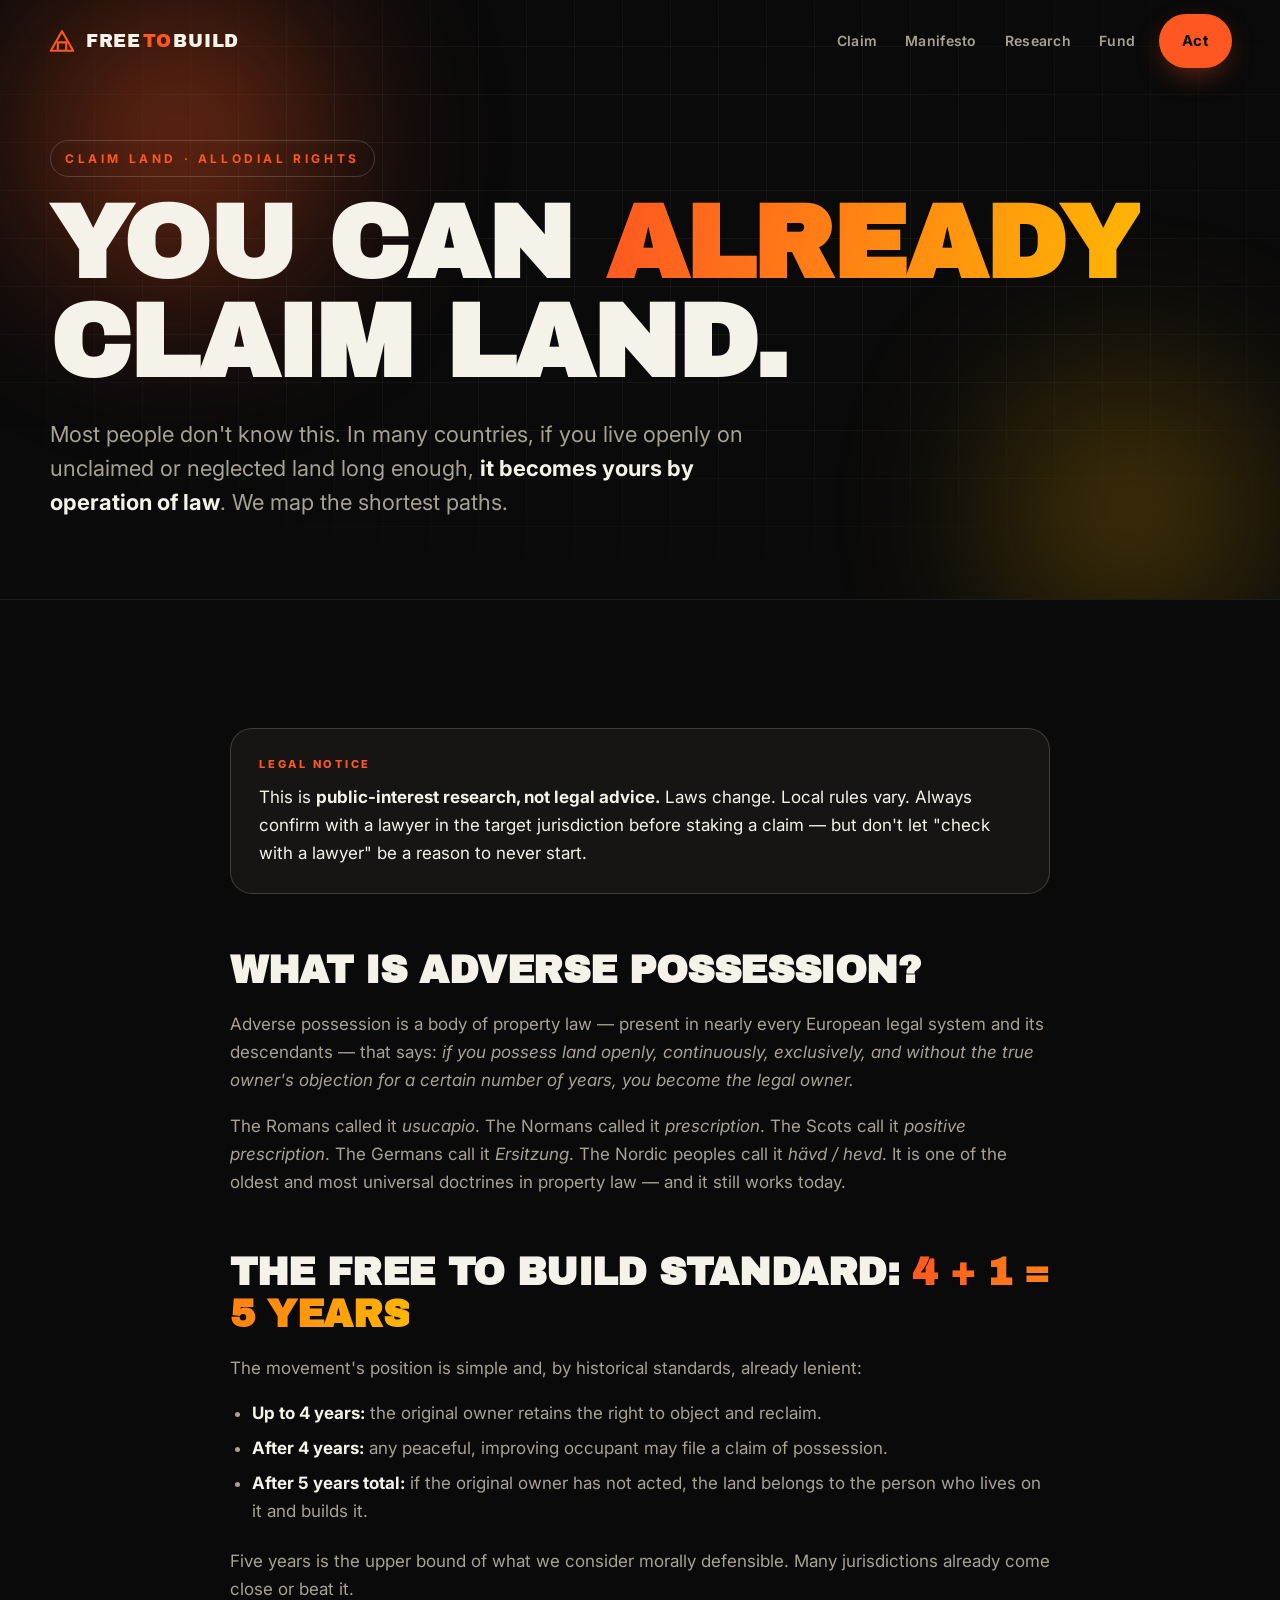
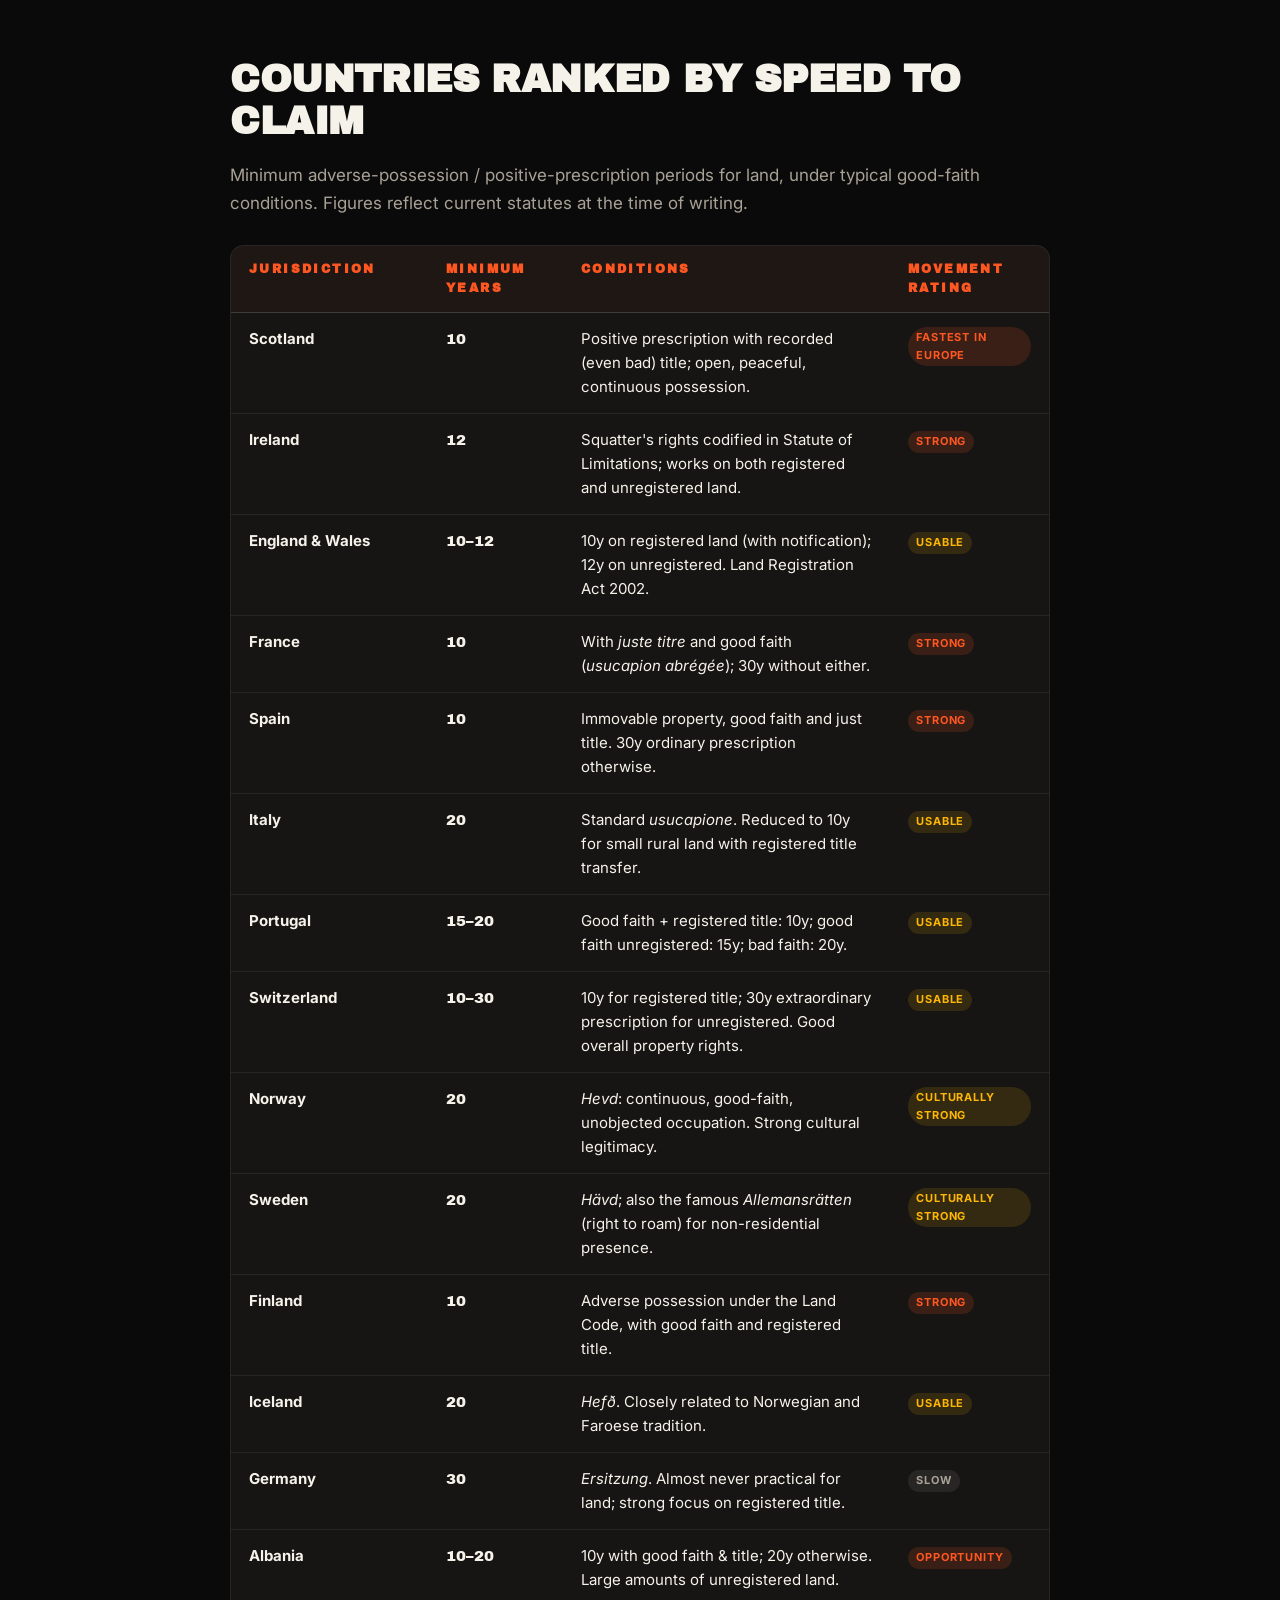
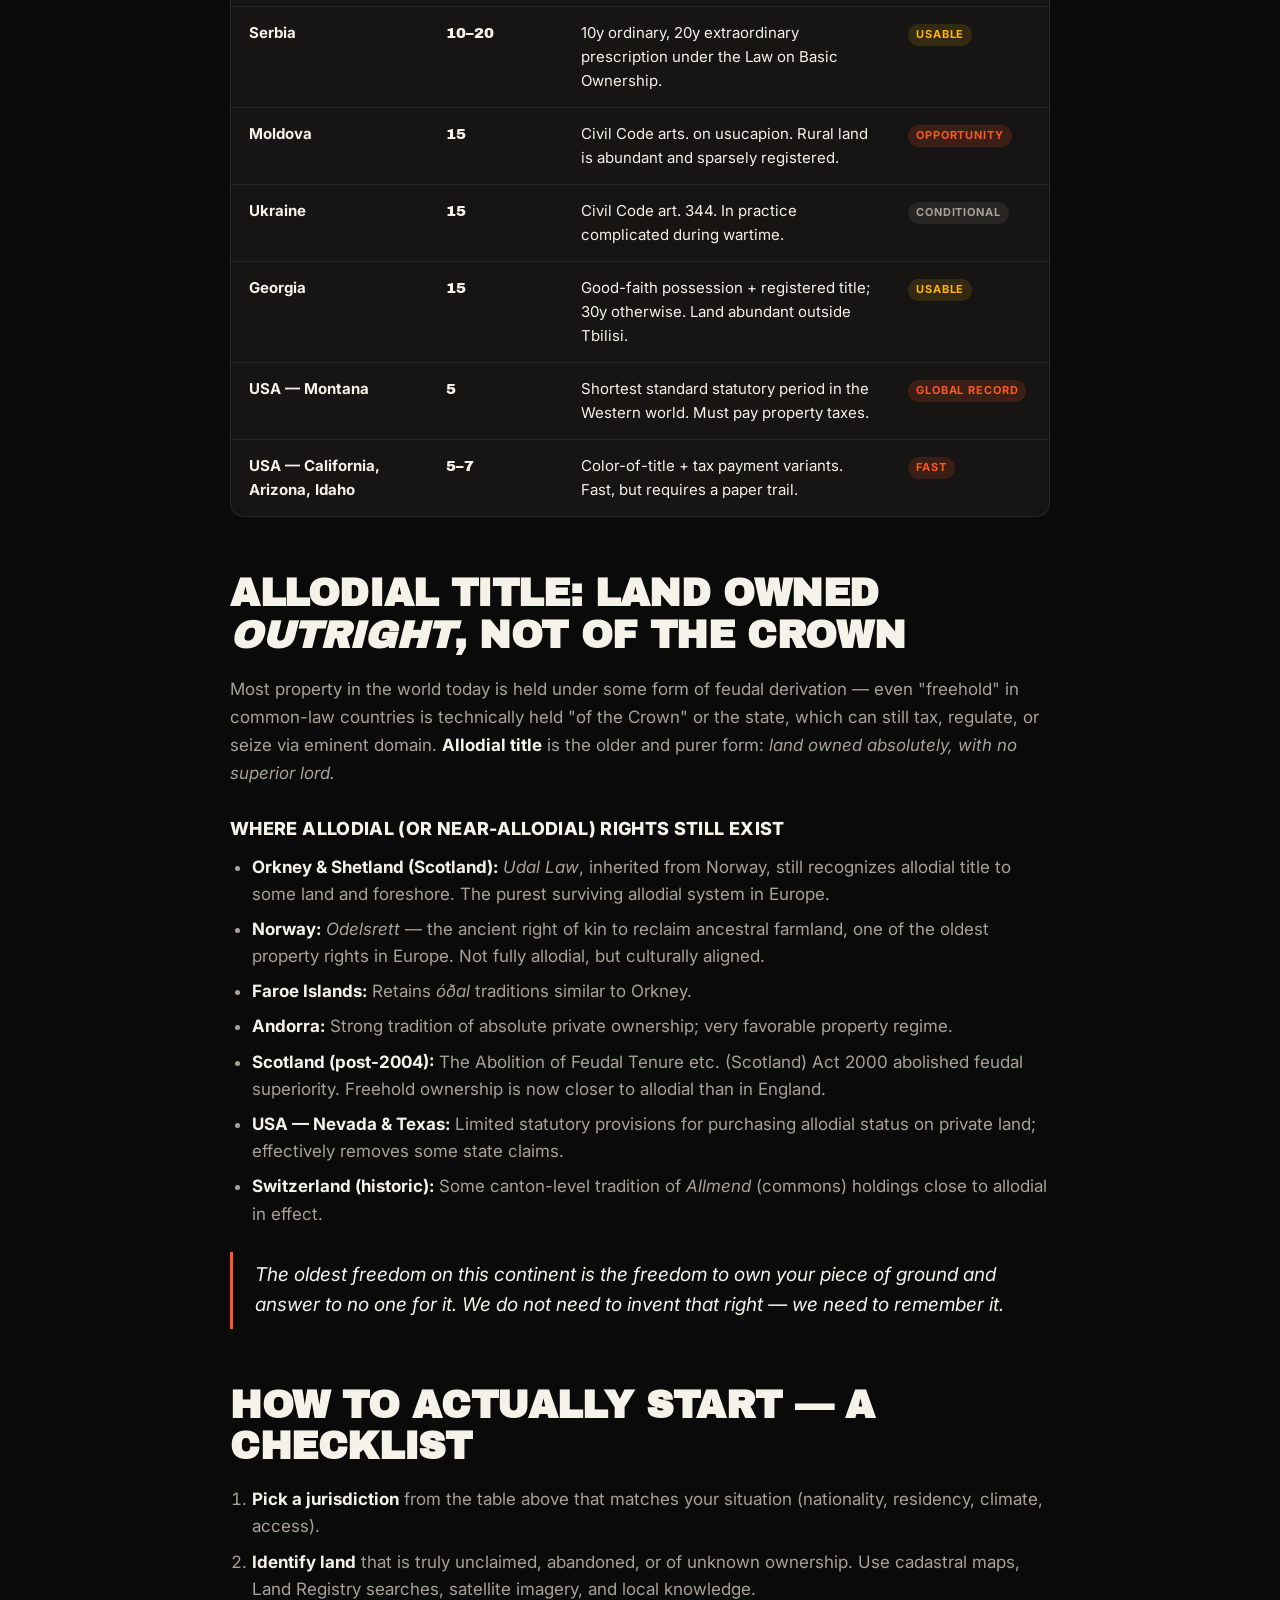
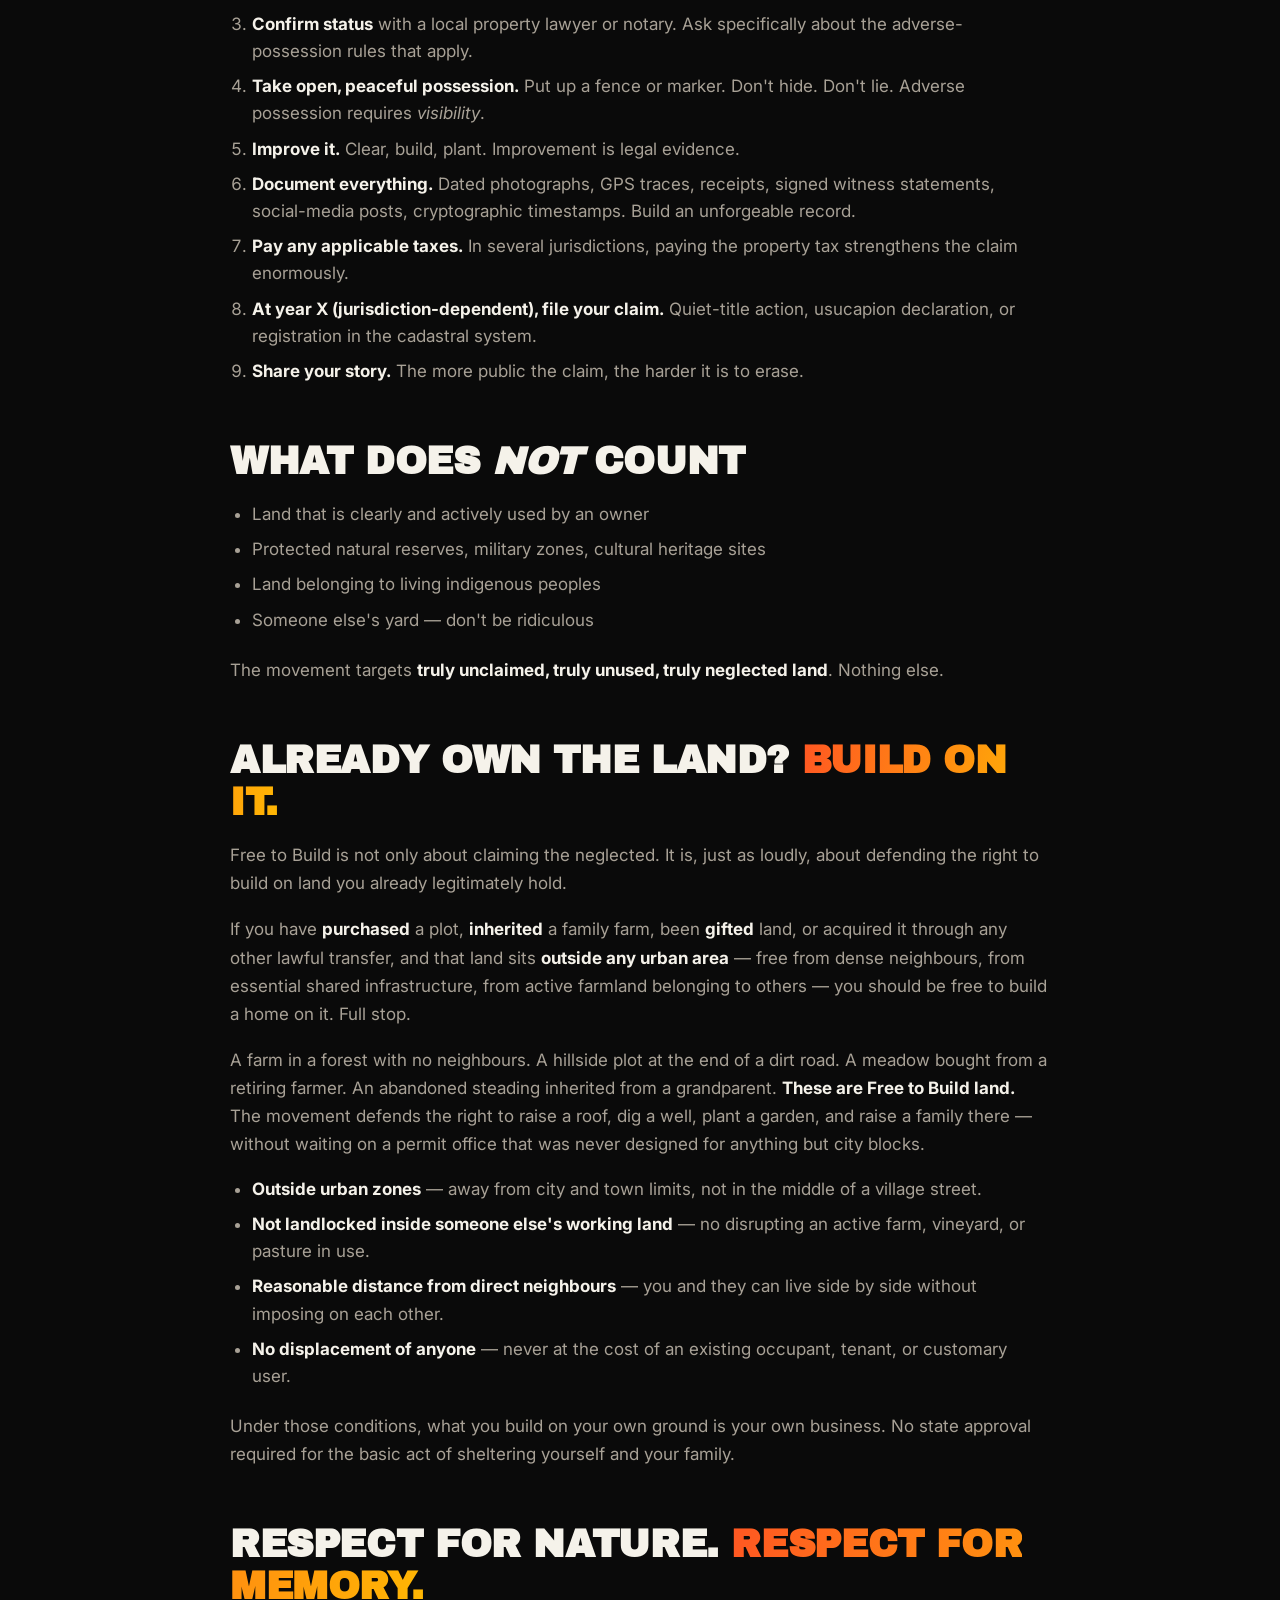
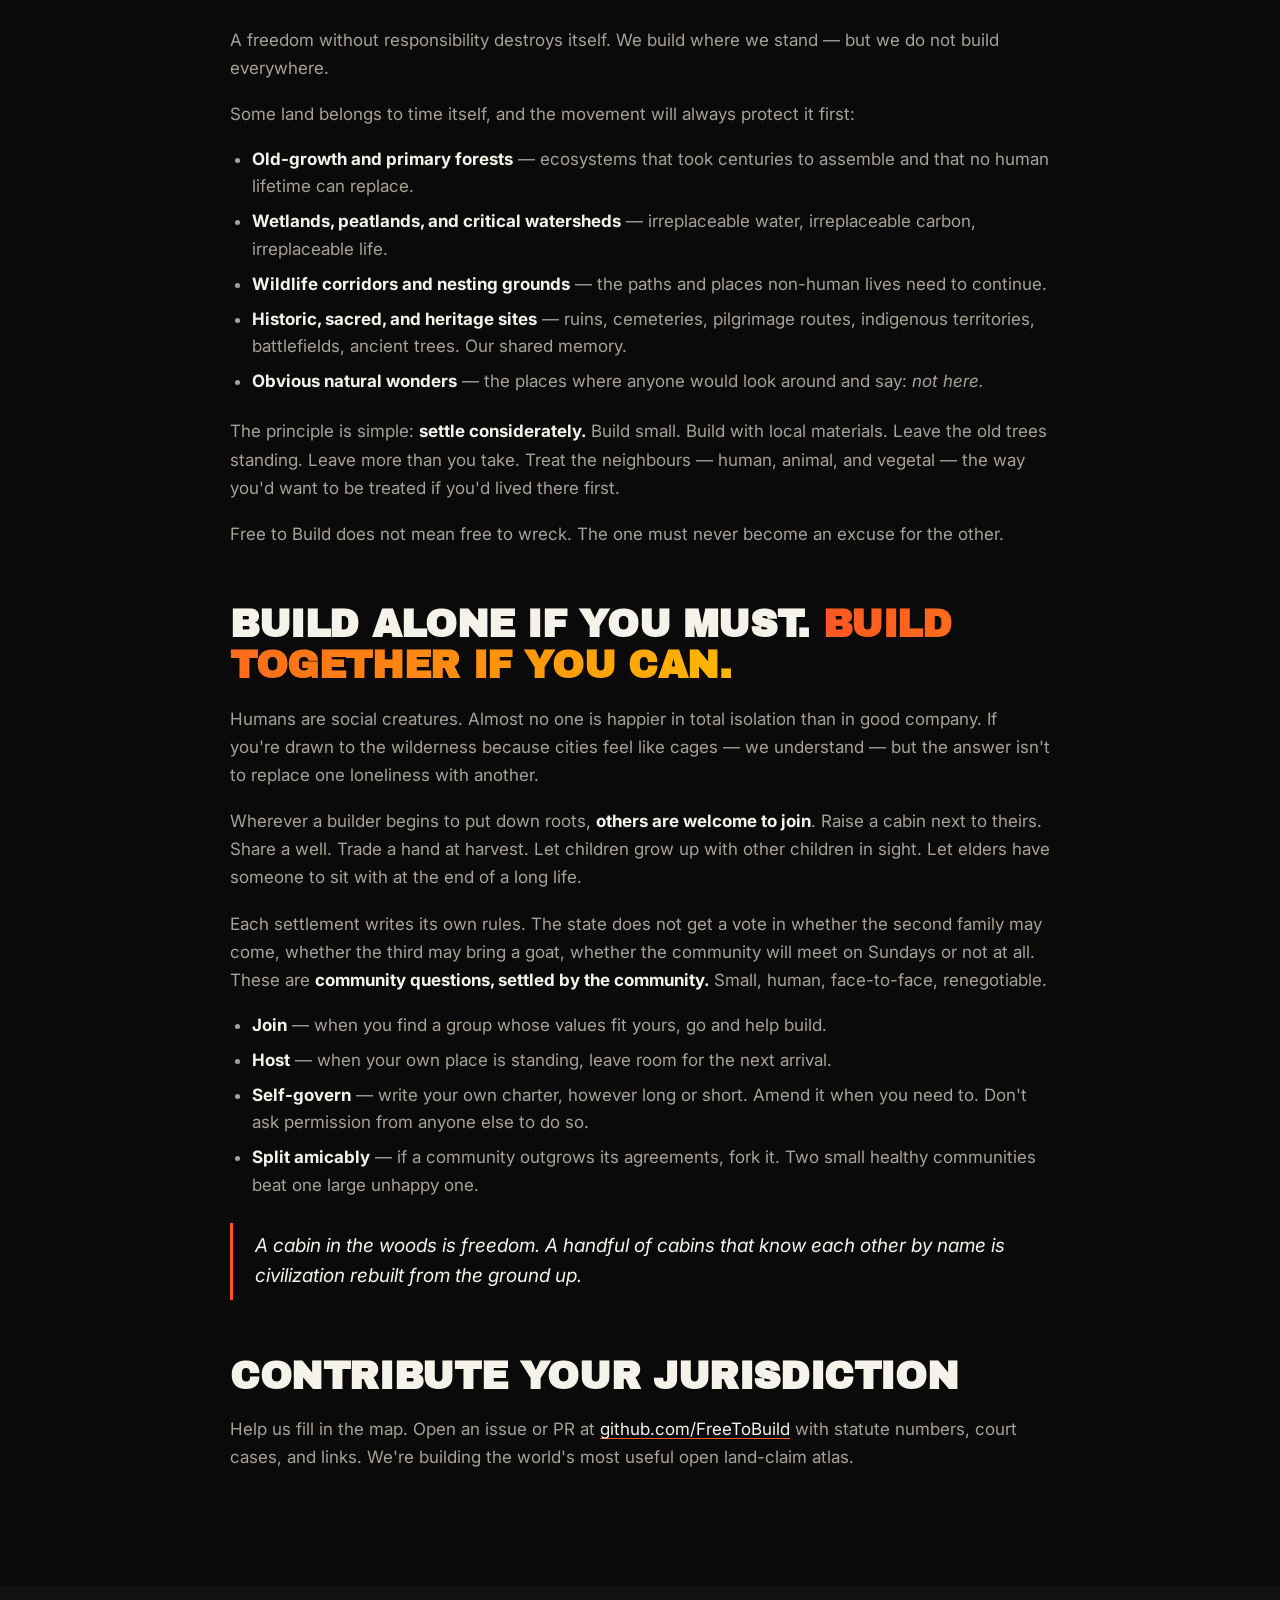
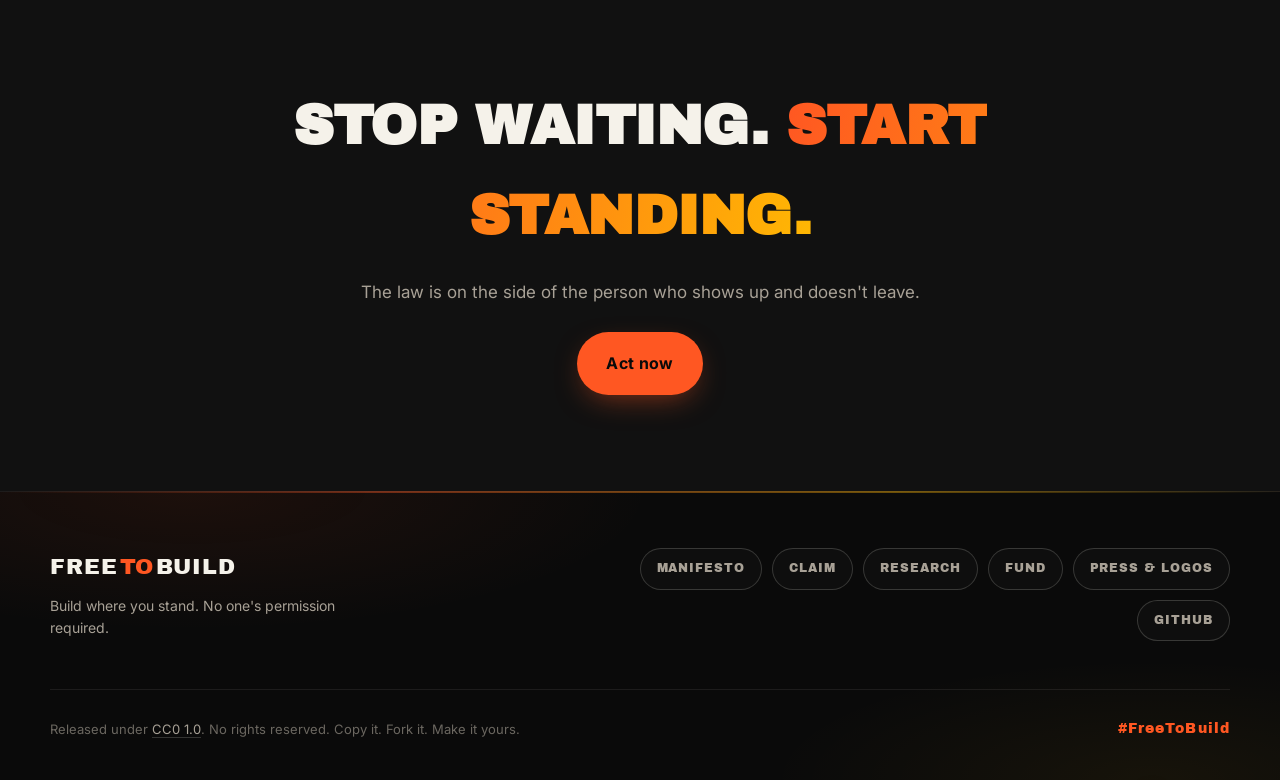
==== commit fa731baa: "Refactor navigation and footer links across multiple pages; update manifesto content and add funding" ====
--- a/claim.html
+++ b/claim.html
@@ -9,7 +9,7 @@
 <meta property="og:title" content="Claim Land Today — Free to Build" />
 <meta property="og:description" content="Adverse possession and allodial rights: where, how, and how fast you can legally claim land — today." />
 <meta property="og:type" content="website" />
-<meta property="og:url" content="https://freetobuild.github.io/land.html" />
+<meta property="og:url" content="https://freetobuild.github.io/claim.html" />
 <meta property="og:image" content="https://freetobuild.github.io/og.svg" />
 <meta name="twitter:card" content="summary_large_image" />
 <link rel="icon" type="image/svg+xml" href="favicon.svg" />
@@ -27,13 +27,16 @@
     </span>
     <span class="brand-text">FREE<span class="brand-to">TO</span>BUILD</span>
   </a>
-  <nav class="nav-links" aria-label="Primary">
+  <nav class="nav-links" id="nav-links" aria-label="Primary">
+    <a href="claim.html">Claim</a>
+    <a href="manifesto.html">Manifesto</a>
+    <a href="research.html">Research</a>
     <a href="fund.html">Fund</a>
-    <a href="research.html">Research</a>
-    <a href="land.html">Land</a>
-    <a href="press.html">Press</a>
   </nav>
-  <a class="btn btn-ghost nav-cta" href="index.html#act">Join</a>
+  <a class="btn btn-primary nav-cta" href="index.html#act">Act</a>
+  <button class="nav-toggle" id="nav-toggle" aria-label="Open menu" aria-expanded="false" aria-controls="nav-links">
+    <span></span><span></span><span></span>
+  </button>
 </header>
 
 <main id="top">
@@ -250,6 +253,43 @@
       </ul>
       <p>The movement targets <strong>truly unclaimed, truly unused, truly neglected land</strong>. Nothing else.</p>
 
+      <h3>Already own the land? <span class="accent">Build on it.</span></h3>
+      <p>Free to Build is not only about claiming the neglected. It is, just as loudly, about defending the right to build on land you already legitimately hold.</p>
+      <p>If you have <strong>purchased</strong> a plot, <strong>inherited</strong> a family farm, been <strong>gifted</strong> land, or acquired it through any other lawful transfer, and that land sits <strong>outside any urban area</strong> — free from dense neighbours, from essential shared infrastructure, from active farmland belonging to others — you should be free to build a home on it. Full stop.</p>
+      <p>A farm in a forest with no neighbours. A hillside plot at the end of a dirt road. A meadow bought from a retiring farmer. An abandoned steading inherited from a grandparent. <strong>These are Free to Build land.</strong> The movement defends the right to raise a roof, dig a well, plant a garden, and raise a family there — without waiting on a permit office that was never designed for anything but city blocks.</p>
+      <ul>
+        <li><strong>Outside urban zones</strong> — away from city and town limits, not in the middle of a village street.</li>
+        <li><strong>Not landlocked inside someone else's working land</strong> — no disrupting an active farm, vineyard, or pasture in use.</li>
+        <li><strong>Reasonable distance from direct neighbours</strong> — you and they can live side by side without imposing on each other.</li>
+        <li><strong>No displacement of anyone</strong> — never at the cost of an existing occupant, tenant, or customary user.</li>
+      </ul>
+      <p>Under those conditions, what you build on your own ground is your own business. No state approval required for the basic act of sheltering yourself and your family.</p>
+
+      <h3>Respect for nature. <span class="accent">Respect for memory.</span></h3>
+      <p>A freedom without responsibility destroys itself. We build where we stand — but we do not build everywhere.</p>
+      <p>Some land belongs to time itself, and the movement will always protect it first:</p>
+      <ul>
+        <li><strong>Old-growth and primary forests</strong> — ecosystems that took centuries to assemble and that no human lifetime can replace.</li>
+        <li><strong>Wetlands, peatlands, and critical watersheds</strong> — irreplaceable water, irreplaceable carbon, irreplaceable life.</li>
+        <li><strong>Wildlife corridors and nesting grounds</strong> — the paths and places non-human lives need to continue.</li>
+        <li><strong>Historic, sacred, and heritage sites</strong> — ruins, cemeteries, pilgrimage routes, indigenous territories, battlefields, ancient trees. Our shared memory.</li>
+        <li><strong>Obvious natural wonders</strong> — the places where anyone would look around and say: <em>not here.</em></li>
+      </ul>
+      <p>The principle is simple: <strong>settle considerately.</strong> Build small. Build with local materials. Leave the old trees standing. Leave more than you take. Treat the neighbours — human, animal, and vegetal — the way you'd want to be treated if you'd lived there first.</p>
+      <p>Free to Build does not mean free to wreck. The one must never become an excuse for the other.</p>
+
+      <h3>Build alone if you must. <span class="accent">Build together if you can.</span></h3>
+      <p>Humans are social creatures. Almost no one is happier in total isolation than in good company. If you're drawn to the wilderness because cities feel like cages — we understand — but the answer isn't to replace one loneliness with another.</p>
+      <p>Wherever a builder begins to put down roots, <strong>others are welcome to join</strong>. Raise a cabin next to theirs. Share a well. Trade a hand at harvest. Let children grow up with other children in sight. Let elders have someone to sit with at the end of a long life.</p>
+      <p>Each settlement writes its own rules. The state does not get a vote in whether the second family may come, whether the third may bring a goat, whether the community will meet on Sundays or not at all. These are <strong>community questions, settled by the community.</strong> Small, human, face-to-face, renegotiable.</p>
+      <ul>
+        <li><strong>Join</strong> — when you find a group whose values fit yours, go and help build.</li>
+        <li><strong>Host</strong> — when your own place is standing, leave room for the next arrival.</li>
+        <li><strong>Self-govern</strong> — write your own charter, however long or short. Amend it when you need to. Don't ask permission from anyone else to do so.</li>
+        <li><strong>Split amicably</strong> — if a community outgrows its agreements, fork it. Two small healthy communities beat one large unhappy one.</li>
+      </ul>
+      <blockquote>A cabin in the woods is freedom. A handful of cabins that know each other by name is <em>civilization rebuilt from the ground up.</em></blockquote>
+
       <h3>Contribute your jurisdiction</h3>
       <p>Help us fill in the map. Open an issue or PR at <a href="https://github.com/FreeToBuild" target="_blank" rel="noopener">github.com/FreeToBuild</a> with statute numbers, court cases, and links. We're building the world's most useful open land-claim atlas.</p>
 
@@ -260,7 +300,7 @@
     <div class="container narrow">
       <h2>Stop waiting. <span class="accent">Start standing.</span></h2>
       <p>The law is on the side of the person who shows up and doesn't leave.</p>
-      <a class="btn btn-primary btn-lg" href="index.html#act">Join the movement</a>
+      <a class="btn btn-primary btn-lg" href="index.html#act">Act now</a>
     </div>
   </section>
 
@@ -272,6 +312,14 @@
       <span class="brand-text">FREE<span class="brand-to">TO</span>BUILD</span>
       <p>Build where you stand. No one's permission required.</p>
     </div>
+    <nav class="footer-links" aria-label="More">
+      <a href="manifesto.html">Manifesto</a>
+      <a href="claim.html">Claim</a>
+      <a href="research.html">Research</a>
+      <a href="fund.html">Fund</a>
+      <a href="press.html">Press &amp; Logos</a>
+      <a href="https://github.com/FreeToBuild" target="_blank" rel="noopener">GitHub</a>
+    </nav>
     <div class="footer-meta">
       <p>Released under <a href="https://creativecommons.org/publicdomain/zero/1.0/" target="_blank" rel="noopener">CC0 1.0</a>. No rights reserved. Copy it. Fork it. Make it yours.</p>
       <p class="hash">#FreeToBuild</p>
--- a/styles.css
+++ b/styles.css
@@ -97,9 +97,80 @@
 
 .nav-cta { margin-left: auto; }
 
+/* Hamburger (mobile only) */
+.nav-toggle {
+  margin-left: 12px;
+  width: 40px;
+  height: 40px;
+  padding: 0;
+  display: inline-flex;
+  flex-direction: column;
+  align-items: center;
+  justify-content: center;
+  gap: 5px;
+  background: transparent;
+  border: 1px solid var(--line-strong);
+  border-radius: 10px;
+  cursor: pointer;
+  transition: border-color .2s var(--ease), background .2s var(--ease);
+}
+.nav-toggle:hover { border-color: var(--fg); background: rgba(245, 242, 234, 0.04); }
+.nav-toggle span {
+  display: block;
+  width: 18px;
+  height: 2px;
+  background: var(--fg);
+  border-radius: 2px;
+  transition: transform .25s var(--ease), opacity .2s var(--ease);
+}
+.nav.open .nav-toggle span:nth-child(1) { transform: translateY(7px) rotate(45deg); }
+.nav.open .nav-toggle span:nth-child(2) { opacity: 0; }
+.nav.open .nav-toggle span:nth-child(3) { transform: translateY(-7px) rotate(-45deg); }
+
+/* Mobile nav panel */
+@media (max-width: 779.98px) {
+  .nav-links {
+    position: absolute;
+    top: 100%;
+    left: 0;
+    right: 0;
+    display: flex;
+    flex-direction: column;
+    gap: 2px;
+    padding: 10px var(--pad) 18px;
+    background: rgba(10, 10, 10, 0.96);
+    -webkit-backdrop-filter: saturate(140%) blur(16px);
+    backdrop-filter: saturate(140%) blur(16px);
+    border-bottom: 1px solid var(--line);
+    opacity: 0;
+    visibility: hidden;
+    transform: translateY(-8px);
+    transition: opacity .22s var(--ease), transform .22s var(--ease), visibility .22s var(--ease);
+  }
+  .nav-links a {
+    padding: 14px 4px;
+    font-size: 17px;
+    color: var(--fg);
+    border-bottom: 1px solid var(--line);
+  }
+  .nav-links a:last-child { border-bottom: 0; }
+  .nav.open .nav-links {
+    opacity: 1;
+    visibility: visible;
+    transform: translateY(0);
+  }
+  .nav.open {
+    background: rgba(10, 10, 10, 0.85);
+    -webkit-backdrop-filter: saturate(140%) blur(14px);
+    backdrop-filter: saturate(140%) blur(14px);
+    border-bottom-color: var(--line);
+  }
+}
+
 @media (min-width: 780px) {
   .nav-links { display: inline-flex; }
   .nav-cta { margin-left: 0; }
+  .nav-toggle { display: none; }
 }
 
 /* ============ BUTTONS ============ */
@@ -298,20 +369,37 @@
   border-bottom: 1px solid var(--line);
   background: var(--bg-2);
   padding: 22px 0;
+  mask-image: linear-gradient(90deg, transparent, #000 6%, #000 94%, transparent);
+  -webkit-mask-image: linear-gradient(90deg, transparent, #000 6%, #000 94%, transparent);
 }
 .marquee-track {
-  display: inline-flex;
+  display: flex;
+  width: max-content;
+  animation: marquee-slide 34s linear infinite;
+}
+.marquee-group {
+  display: flex;
+  flex-shrink: 0;
+  align-items: center;
   gap: 36px;
+  padding-right: 36px;
   white-space: nowrap;
   font-family: var(--font-display);
-  font-size: clamp(22px, 3.5vw, 36px);
+  font-size: clamp(20px, 3.5vw, 36px);
   letter-spacing: 0.04em;
   color: var(--fg);
-  animation: slide 38s linear infinite;
-  padding-left: 36px;
-}
-.marquee-track span:nth-child(even) { color: var(--accent); }
-@keyframes slide { to { transform: translateX(-50%); } }
+}
+.marquee-group span:nth-child(even) { color: var(--accent); }
+@keyframes marquee-slide {
+  from { transform: translate3d(0, 0, 0); }
+  to   { transform: translate3d(-50%, 0, 0); }
+}
+@media (max-width: 640px) {
+  .marquee-track { animation-duration: 22s; }
+}
+@media (prefers-reduced-motion: reduce) {
+  .marquee-track { animation-duration: 90s; }
+}
 
 /* ============ SECTIONS ============ */
 .section {
@@ -599,28 +687,116 @@
 
 /* ============ FOOTER ============ */
 .footer {
-  padding: 40px var(--pad);
+  position: relative;
+  padding: 56px var(--pad) 40px;
   border-top: 1px solid var(--line);
-  background: var(--bg);
+  background:
+    radial-gradient(ellipse 60% 80% at 15% 0%, rgba(255, 87, 34, 0.08), transparent 60%),
+    radial-gradient(ellipse 50% 70% at 90% 100%, rgba(255, 183, 3, 0.05), transparent 60%),
+    var(--bg);
+}
+.footer::before {
+  content: "";
+  position: absolute;
+  top: -1px; left: 0; right: 0;
+  height: 2px;
+  background: linear-gradient(90deg, transparent, var(--accent) 30%, var(--accent-2) 70%, transparent);
+  opacity: 0.4;
 }
 .footer-inner {
+  display: grid;
+  grid-template-columns: 1fr;
+  gap: 36px;
+  align-items: start;
+}
+@media (min-width: 860px) {
+  .footer-inner {
+    grid-template-columns: 1.1fr 1.4fr;
+    gap: 48px;
+    align-items: center;
+  }
+  .footer-meta { grid-column: 1 / -1; }
+}
+
+.footer-brand .brand-text {
+  font-family: var(--font-display);
+  font-size: 22px;
+  letter-spacing: 0.04em;
+}
+.footer-brand p {
+  margin: 10px 0 0;
+  color: var(--fg-dim);
+  font-size: 14px;
+  max-width: 34ch;
+}
+
+.footer-links {
+  display: flex;
+  flex-wrap: wrap;
+  gap: 10px;
+}
+@media (min-width: 860px) {
+  .footer-links { justify-content: flex-end; }
+}
+.footer-links a {
+  display: inline-flex;
+  align-items: center;
+  gap: 8px;
+  padding: 10px 16px;
+  border: 1px solid var(--line-strong);
+  border-radius: 999px;
+  background: rgba(245, 242, 234, 0.02);
+  color: var(--fg-dim);
+  font-family: var(--font-display);
+  font-size: 12px;
+  letter-spacing: 0.08em;
+  text-transform: uppercase;
+  transition:
+    color .2s var(--ease),
+    border-color .2s var(--ease),
+    background .2s var(--ease),
+    transform .2s var(--ease),
+    box-shadow .2s var(--ease);
+}
+.footer-links a:hover {
+  color: #0a0a0a;
+  background: var(--accent);
+  border-color: var(--accent);
+  transform: translateY(-2px);
+  box-shadow: 0 10px 24px -12px rgba(255, 87, 34, 0.6);
+}
+
+.footer-meta {
+  padding-top: 28px;
+  border-top: 1px solid var(--line);
   display: flex;
   flex-direction: column;
-  gap: 20px;
-  justify-content: space-between;
-  align-items: flex-start;
-}
-@media (min-width: 720px) { .footer-inner { flex-direction: row; align-items: center; } }
-
-.footer-brand .brand-text { font-family: var(--font-display); font-size: 20px; letter-spacing: 0.04em; }
-.footer-brand p { margin: 6px 0 0; color: var(--fg-dim); font-size: 14px; }
-
-.footer-meta { font-size: 13px; color: var(--muted); text-align: left; }
-@media (min-width: 720px) { .footer-meta { text-align: right; } }
-.footer-meta p { margin: 4px 0; }
-.footer-meta a { color: var(--fg-dim); text-decoration: underline; text-decoration-color: var(--line-strong); }
+  gap: 8px;
+  font-size: 13px;
+  color: var(--muted);
+}
+@media (min-width: 640px) {
+  .footer-meta {
+    flex-direction: row;
+    justify-content: space-between;
+    align-items: center;
+  }
+}
+.footer-meta p { margin: 0; }
+.footer-meta a {
+  color: var(--fg-dim);
+  text-decoration: underline;
+  text-decoration-color: var(--line-strong);
+  text-underline-offset: 3px;
+  transition: color .2s var(--ease), text-decoration-color .2s var(--ease);
+}
 .footer-meta a:hover { color: var(--accent); text-decoration-color: var(--accent); }
-.footer-meta .hash { font-family: var(--font-display); color: var(--accent); letter-spacing: 0.06em; }
+.footer-meta .hash {
+  font-family: var(--font-display);
+  color: var(--accent);
+  letter-spacing: 0.08em;
+  font-size: 14px;
+}
 
 /* ============ REVEAL ============ */
 .reveal { opacity: 0; transform: translateY(20px); transition: opacity .7s var(--ease), transform .7s var(--ease); }
@@ -628,14 +804,21 @@
 
 /* ============ REDUCED MOTION ============ */
 @media (prefers-reduced-motion: reduce) {
-  *, *::before, *::after {
-    animation-duration: 0.001ms !important;
-    animation-iteration-count: 1 !important;
-    transition-duration: 0.001ms !important;
-    scroll-behavior: auto !important;
+  /* Kill scroll smoothing and reveal fades */
+  html { scroll-behavior: auto; }
+  .reveal,
+  .hero-title .line {
+    opacity: 1 !important;
+    transform: none !important;
+    transition: none !important;
+    animation: none !important;
   }
-  .hero-title .line { opacity: 1; transform: none; }
-  .reveal { opacity: 1; transform: none; }
+  /* Silence purely decorative loops */
+  .glow,
+  .scroll-cue .mouse::after { animation: none !important; }
+  /* Keep the marquee moving — it's the whole point of this element —
+     just slower and gentler. */
+  .marquee-track { animation-duration: 120s !important; }
 }
 
 /* =========================================================
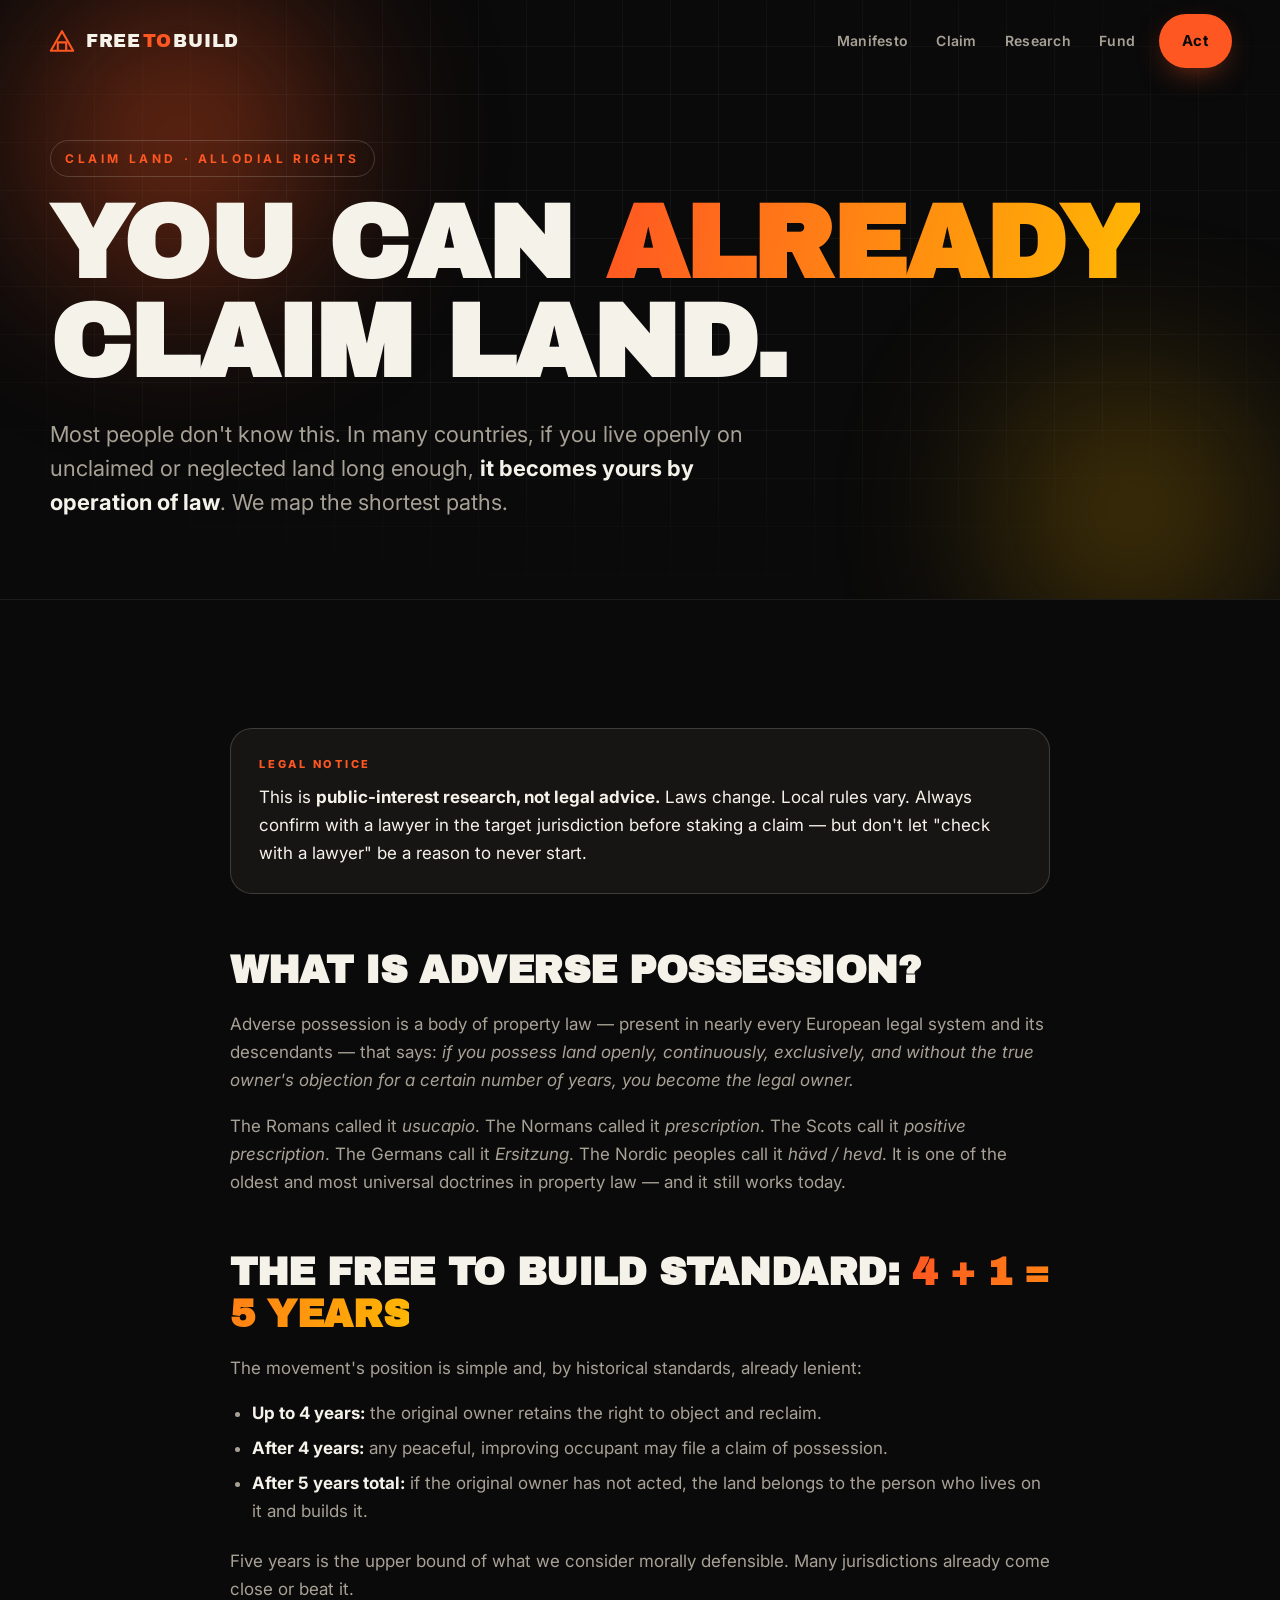
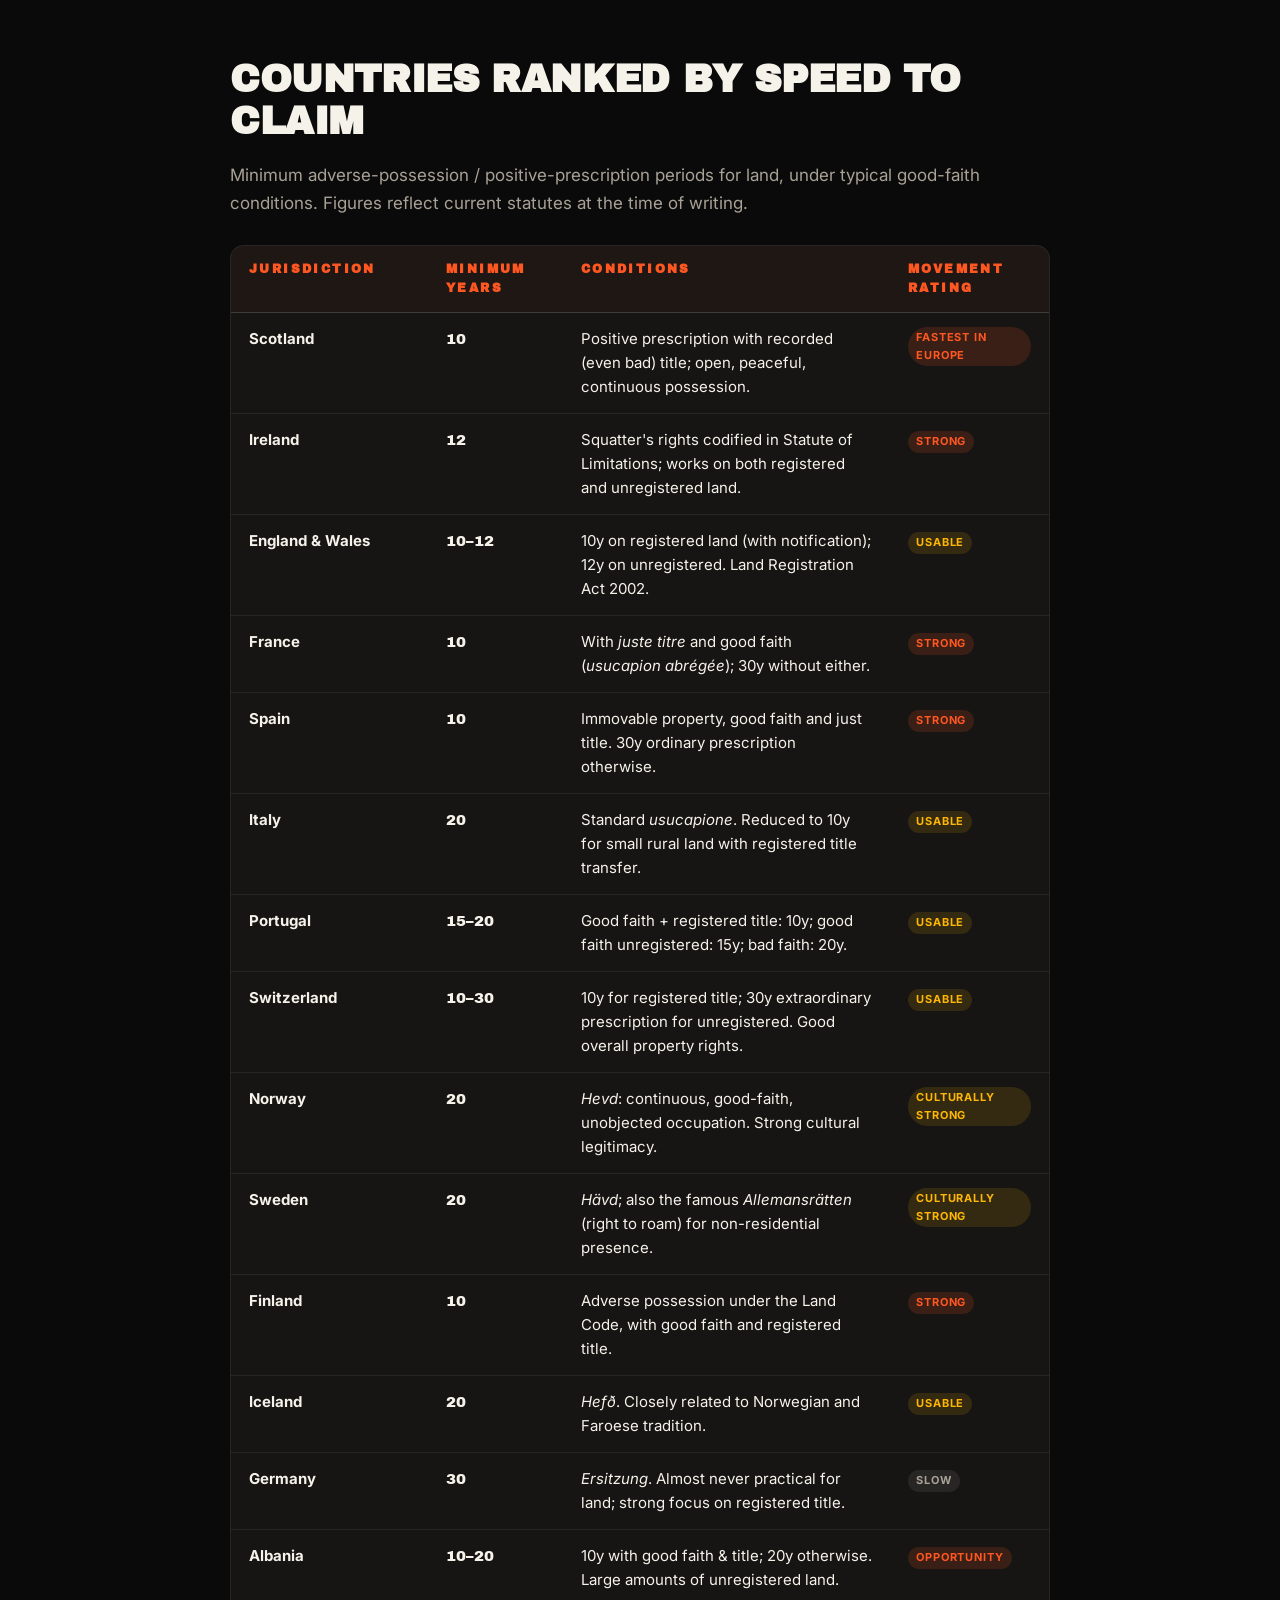
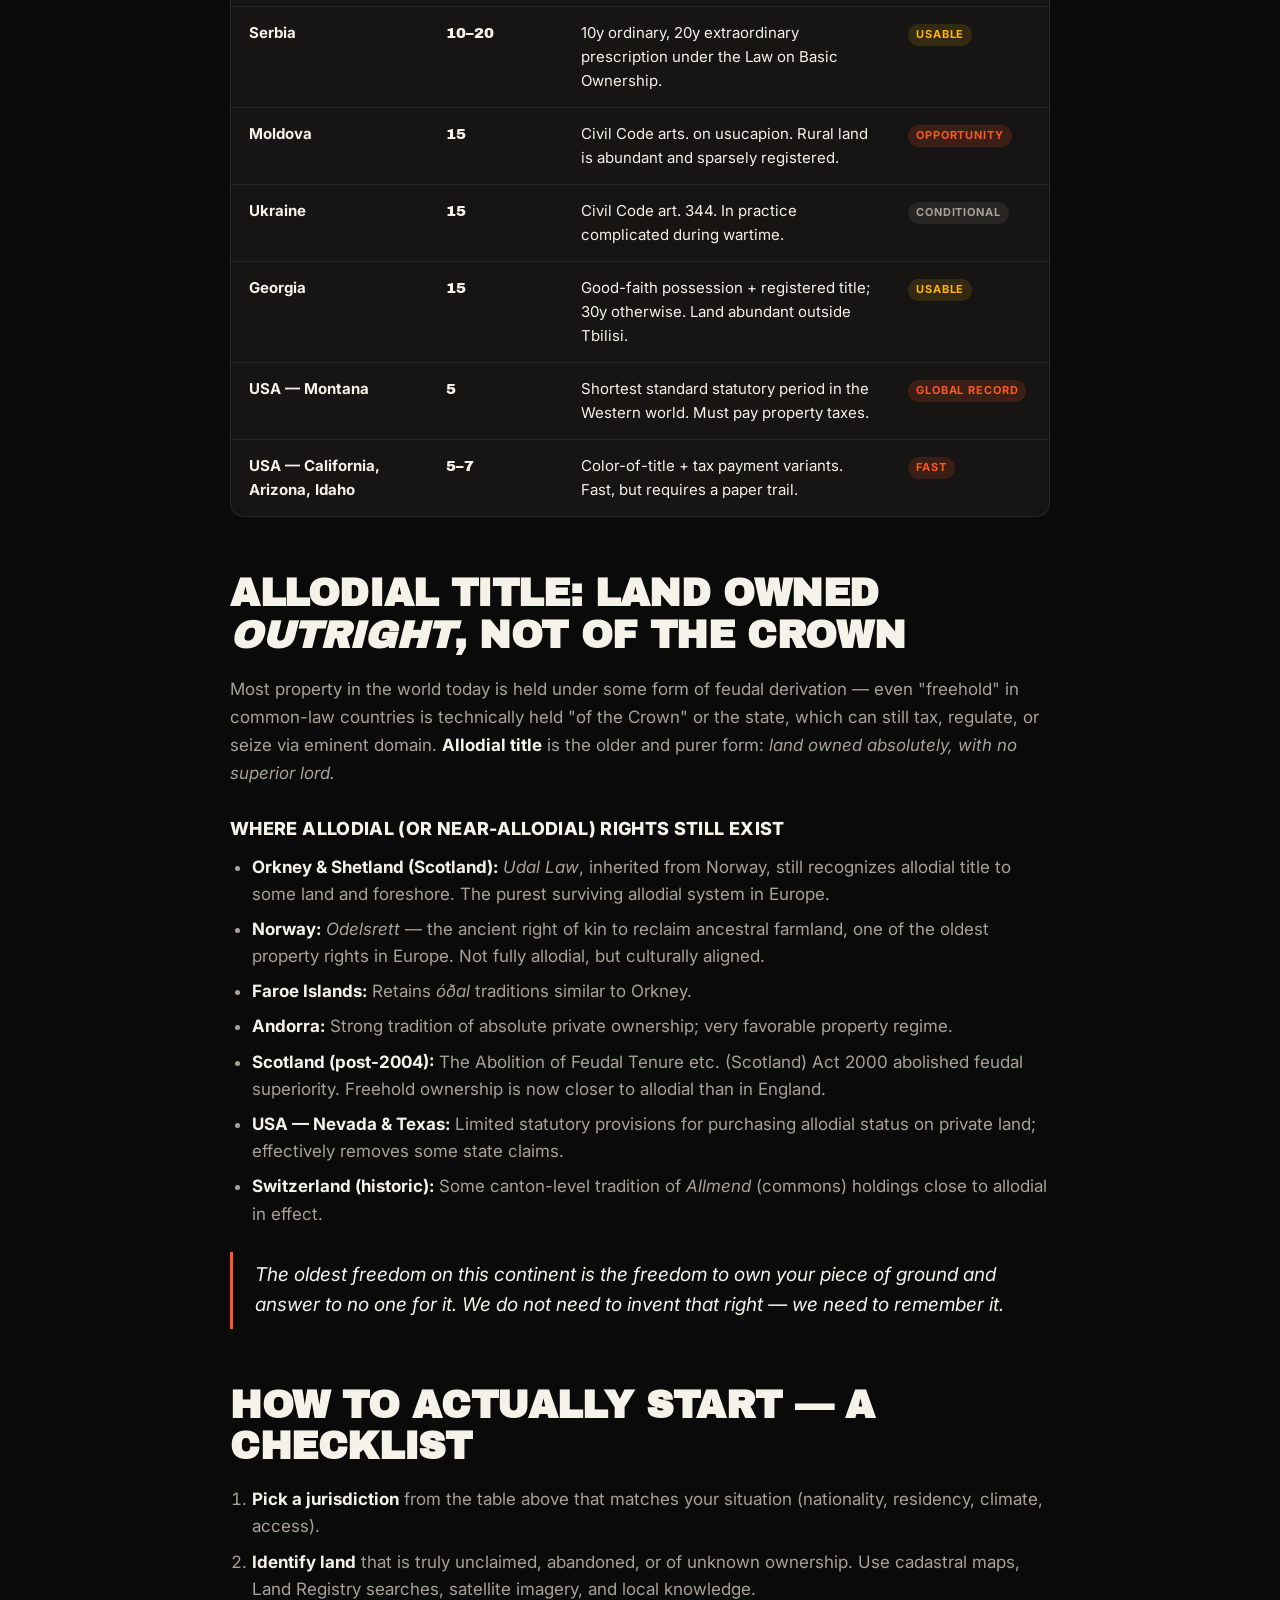
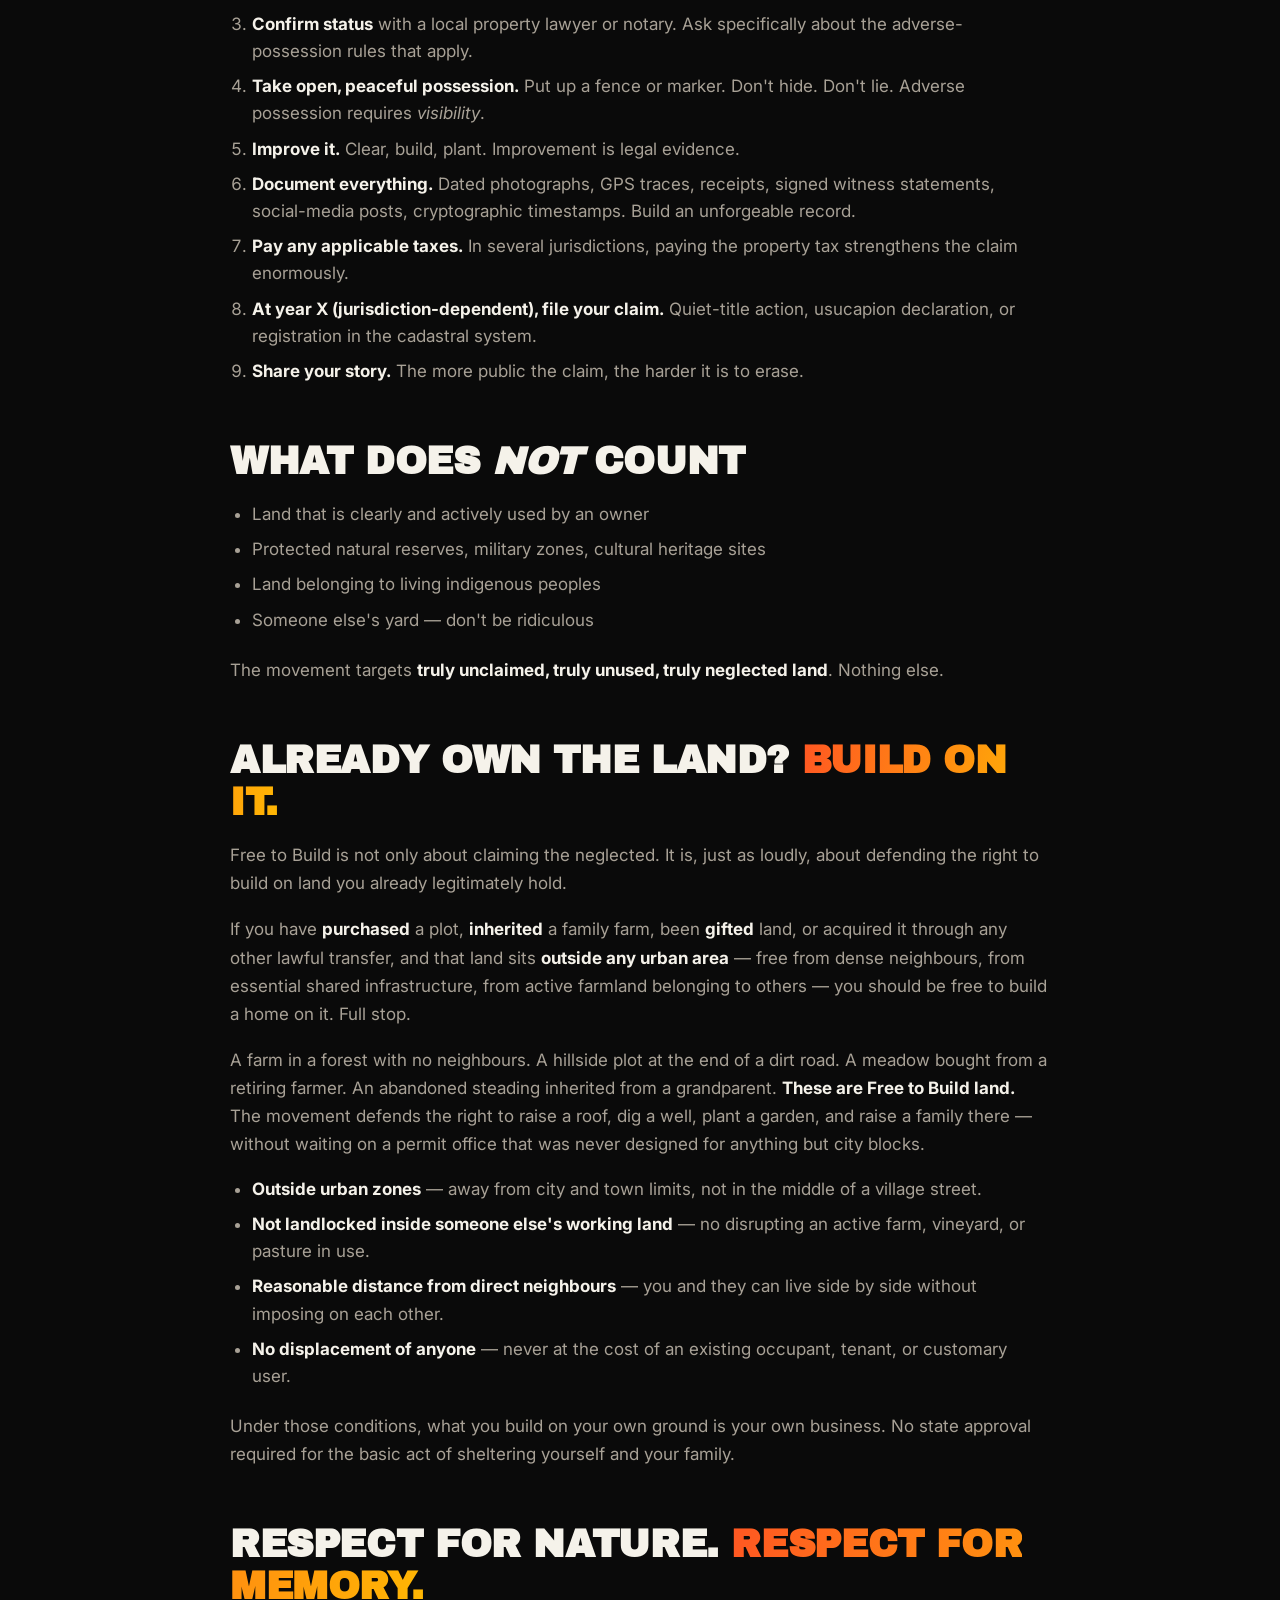
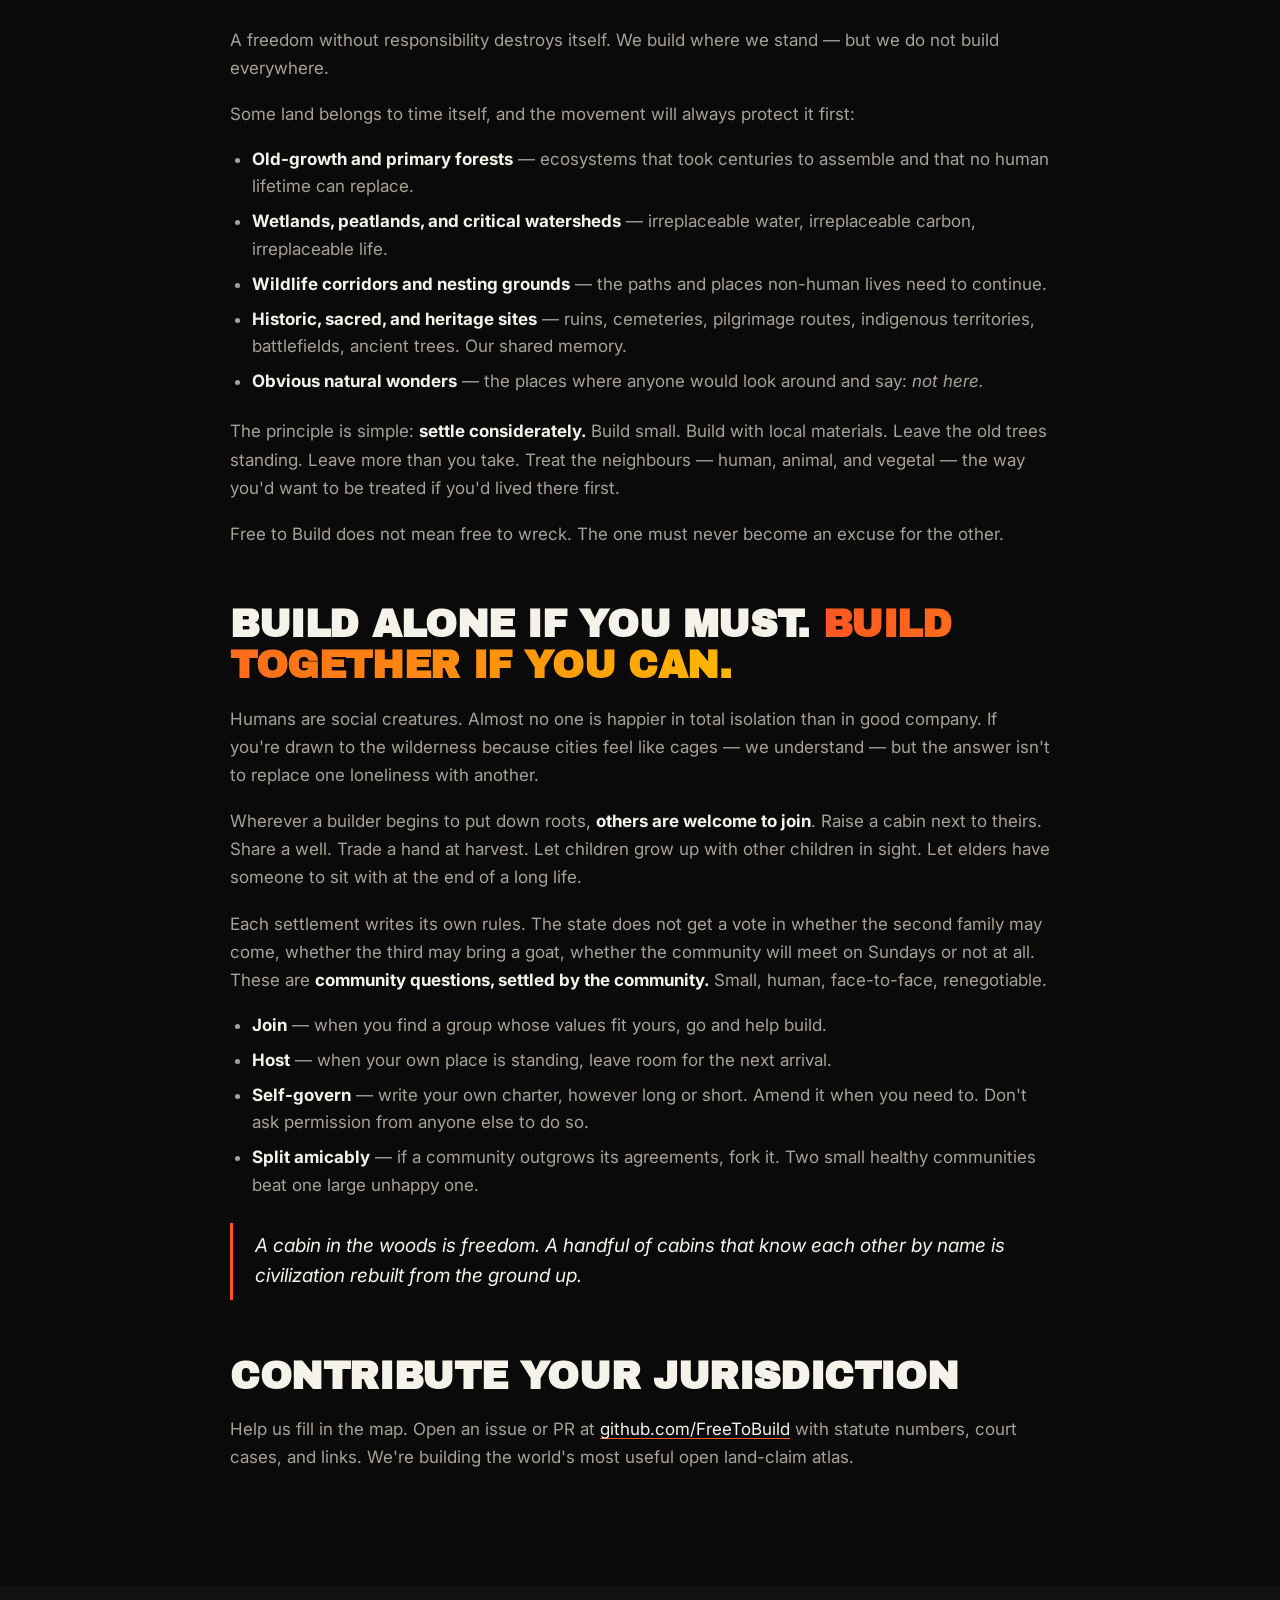
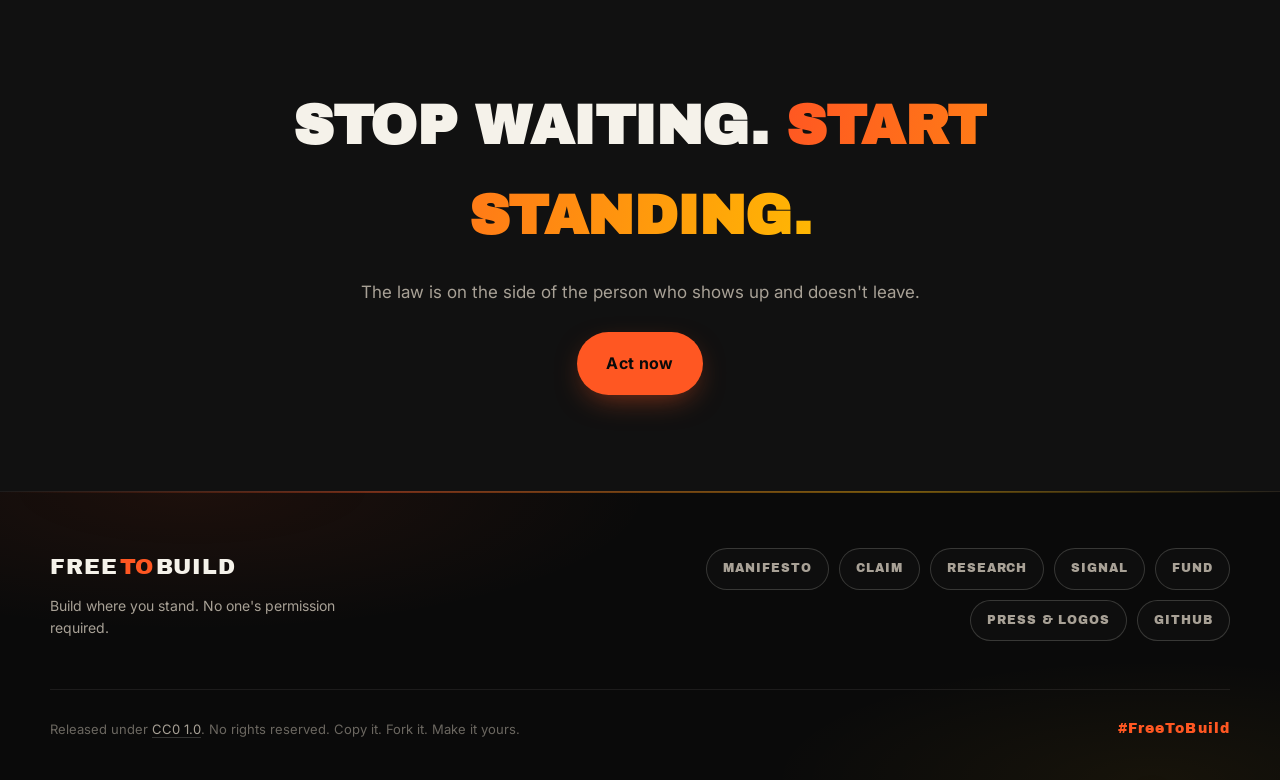
==== commit e0e928cb: "Update navigation links to remove file extensions and add new 'Signal' page" ====
--- a/claim.html
+++ b/claim.html
@@ -9,8 +9,8 @@
 <meta property="og:title" content="Claim Land Today — Free to Build" />
 <meta property="og:description" content="Adverse possession and allodial rights: where, how, and how fast you can legally claim land — today." />
 <meta property="og:type" content="website" />
-<meta property="og:url" content="https://freetobuild.github.io/claim.html" />
-<meta property="og:image" content="https://freetobuild.github.io/og.svg" />
+<meta property="og:url" content="https://freeto.build/claim.html" />
+<meta property="og:image" content="https://freeto.build/og.svg" />
 <meta name="twitter:card" content="summary_large_image" />
 <link rel="icon" type="image/svg+xml" href="favicon.svg" />
 <link rel="preconnect" href="https://fonts.googleapis.com" />
@@ -21,19 +21,19 @@
 <body class="subpage">
 
 <header class="nav" id="nav">
-  <a href="index.html" class="brand" aria-label="Free to Build home">
+  <a href="/" class="brand" aria-label="Free to Build home">
     <span class="brand-mark" aria-hidden="true">
       <svg viewBox="0 0 40 40" width="28" height="28"><path d="M4 34 L20 6 L36 34 Z" fill="none" stroke="currentColor" stroke-width="3" stroke-linejoin="round"/><path d="M14 34 V22 H26 V34" fill="none" stroke="currentColor" stroke-width="3" stroke-linejoin="round"/></svg>
     </span>
     <span class="brand-text">FREE<span class="brand-to">TO</span>BUILD</span>
   </a>
   <nav class="nav-links" id="nav-links" aria-label="Primary">
-    <a href="claim.html">Claim</a>
-    <a href="manifesto.html">Manifesto</a>
-    <a href="research.html">Research</a>
-    <a href="fund.html">Fund</a>
+    <a href="manifesto">Manifesto</a>
+    <a href="claim">Claim</a>
+    <a href="research">Research</a>
+    <a href="fund">Fund</a>
   </nav>
-  <a class="btn btn-primary nav-cta" href="index.html#act">Act</a>
+  <a class="btn btn-primary nav-cta" href="/#act">Act</a>
   <button class="nav-toggle" id="nav-toggle" aria-label="Open menu" aria-expanded="false" aria-controls="nav-links">
     <span></span><span></span><span></span>
   </button>
@@ -300,7 +300,7 @@
     <div class="container narrow">
       <h2>Stop waiting. <span class="accent">Start standing.</span></h2>
       <p>The law is on the side of the person who shows up and doesn't leave.</p>
-      <a class="btn btn-primary btn-lg" href="index.html#act">Act now</a>
+      <a class="btn btn-primary btn-lg" href="/#act">Act now</a>
     </div>
   </section>
 
@@ -313,11 +313,12 @@
       <p>Build where you stand. No one's permission required.</p>
     </div>
     <nav class="footer-links" aria-label="More">
-      <a href="manifesto.html">Manifesto</a>
-      <a href="claim.html">Claim</a>
-      <a href="research.html">Research</a>
-      <a href="fund.html">Fund</a>
-      <a href="press.html">Press &amp; Logos</a>
+      <a href="manifesto">Manifesto</a>
+      <a href="claim">Claim</a>
+      <a href="research">Research</a>
+      <a href="signal">Signal</a>
+      <a href="fund">Fund</a>
+      <a href="press">Press &amp; Logos</a>
       <a href="https://github.com/FreeToBuild" target="_blank" rel="noopener">GitHub</a>
     </nav>
     <div class="footer-meta">
--- a/styles.css
+++ b/styles.css
@@ -1163,3 +1163,161 @@
   letter-spacing: -0.01em;
 }
 .section-cta p { color: var(--fg-dim); max-width: 620px; margin: 0 auto 26px; }
+
+
+/* ============ SIGNAL (shares wall) ============ */
+.signal-feature {
+  display: grid;
+  grid-template-columns: 1fr;
+  gap: 24px;
+  margin: 26px 0 40px;
+  align-items: center;
+}
+@media (min-width: 820px) {
+  .signal-feature { grid-template-columns: minmax(240px, 340px) 1fr; gap: 40px; }
+}
+.signal-embed {
+  position: relative;
+  aspect-ratio: 9 / 16;
+  border-radius: var(--radius-lg);
+  overflow: hidden;
+  border: 1px solid var(--line-strong);
+  background: #000;
+  box-shadow: 0 24px 60px -20px rgba(0, 0, 0, 0.6), 0 0 0 1px rgba(255, 87, 34, 0.12);
+  max-width: 340px;
+  width: 100%;
+  margin: 0 auto;
+}
+.signal-embed iframe {
+  position: absolute; inset: 0;
+  width: 100%; height: 100%;
+  border: 0;
+}
+.signal-feature-meta .platform {
+  display: inline-block;
+  font-family: var(--font-display);
+  font-size: 11px;
+  letter-spacing: 0.12em;
+  text-transform: uppercase;
+  color: var(--accent);
+  padding: 6px 12px;
+  border: 1px solid var(--accent);
+  border-radius: 999px;
+  margin-bottom: 14px;
+}
+.signal-feature-meta h4 {
+  font-family: var(--font-display);
+  font-size: clamp(22px, 3vw, 30px);
+  margin: 0 0 8px;
+  line-height: 1.15;
+}
+.signal-feature-meta p { color: var(--fg-dim); margin: 0 0 18px; }
+.signal-cta {
+  display: inline-flex;
+  align-items: center;
+  gap: 8px;
+  font-family: var(--font-display);
+  font-size: 12px;
+  letter-spacing: 0.1em;
+  text-transform: uppercase;
+  color: var(--accent);
+  border-bottom: 2px solid var(--accent);
+  padding-bottom: 4px;
+  transition: color .2s var(--ease), border-color .2s var(--ease);
+}
+.signal-cta:hover { color: var(--accent-2); border-color: var(--accent-2); }
+
+.signal-grid {
+  display: grid;
+  grid-template-columns: repeat(auto-fill, minmax(260px, 1fr));
+  gap: 16px;
+  margin: 24px 0;
+}
+.signal-card {
+  display: flex;
+  flex-direction: column;
+  gap: 14px;
+  padding: 20px;
+  background: var(--bg-3);
+  border: 1px solid var(--line);
+  border-radius: var(--radius);
+  color: var(--fg);
+  transition: transform .25s var(--ease), border-color .25s var(--ease), background .25s var(--ease);
+  min-height: 180px;
+}
+a.signal-card:hover {
+  transform: translateY(-3px);
+  border-color: var(--accent);
+  background: rgba(255, 87, 34, 0.04);
+}
+.signal-card-head {
+  display: flex;
+  justify-content: space-between;
+  align-items: center;
+  gap: 12px;
+}
+.platform-badge {
+  display: inline-flex;
+  align-items: center;
+  gap: 7px;
+  font-family: var(--font-display);
+  font-size: 11px;
+  letter-spacing: 0.1em;
+  text-transform: uppercase;
+  color: var(--fg);
+  padding: 6px 10px 6px 9px;
+  border: 1px solid var(--line-strong);
+  border-radius: 999px;
+  background: var(--bg-2);
+}
+.platform-badge svg { color: var(--accent); }
+.signal-card.platform-youtube .platform-badge svg,
+.signal-card.platform-youtube .platform-badge { border-color: rgba(255, 87, 34, 0.5); }
+.signal-date {
+  font-size: 11px;
+  color: var(--muted);
+  letter-spacing: 0.08em;
+  text-transform: uppercase;
+  font-family: var(--font-display);
+}
+.signal-body {
+  flex: 1;
+  margin: 0;
+  color: var(--fg);
+  font-size: 15px;
+  line-height: 1.5;
+}
+.signal-foot {
+  display: flex;
+  justify-content: space-between;
+  align-items: center;
+  font-size: 13px;
+  padding-top: 12px;
+  border-top: 1px solid var(--line);
+}
+.signal-handle {
+  color: var(--fg-dim);
+  font-family: var(--font-display);
+  letter-spacing: 0.04em;
+}
+.signal-link {
+  color: var(--accent);
+  font-family: var(--font-display);
+  font-size: 11px;
+  letter-spacing: 0.1em;
+  text-transform: uppercase;
+}
+.signal-card-placeholder {
+  border-style: dashed;
+  background: transparent;
+  opacity: 0.72;
+}
+.signal-card-placeholder .signal-body { color: var(--fg-dim); }
+
+.cta-row {
+  display: flex;
+  flex-wrap: wrap;
+  gap: 14px;
+  justify-content: center;
+  margin-top: 10px;
+}
